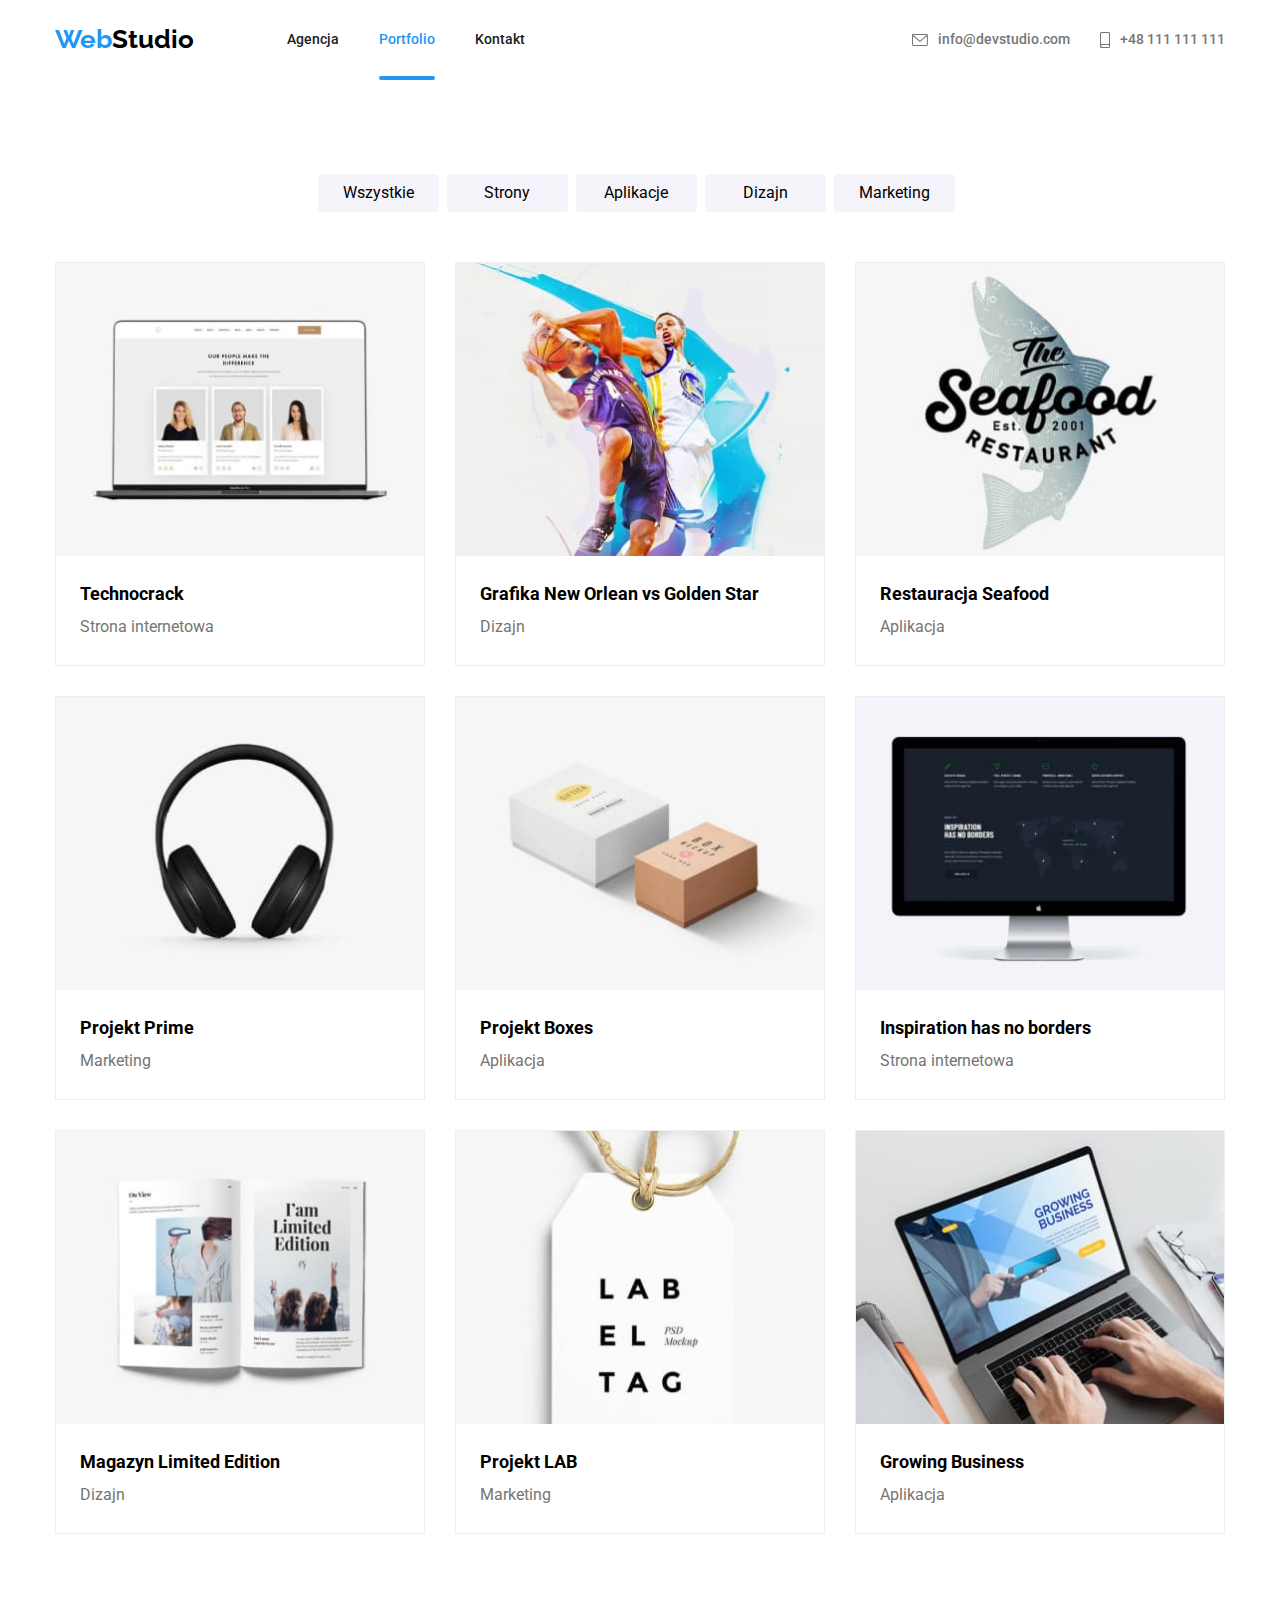
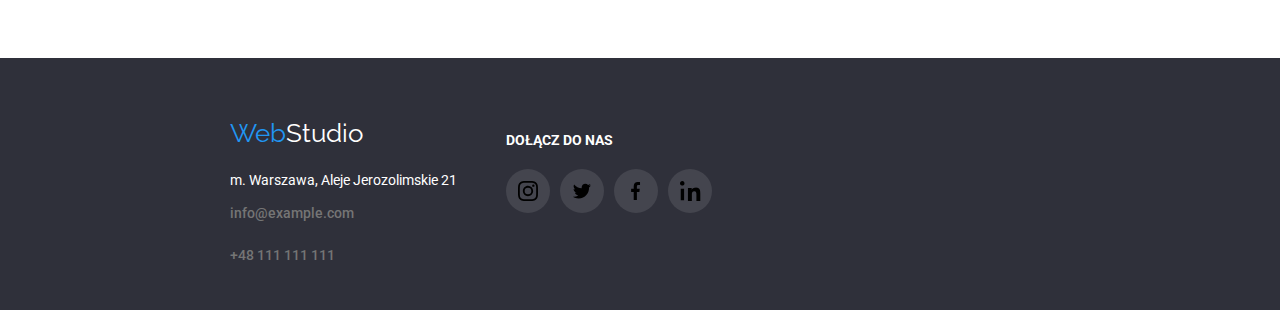
==== portfolio.html @ b2de23bb "." ====
<!DOCTYPE html>
<html lang="en">
    <head>
        <meta charset="UTF-8" />
        <meta http-equiv="X-UA-Compatible" content="IE=edge" />
        <meta name="viewport" content="width=device-width, initial-scale=1.0" />
        <title>portfolio</title>

        <link
            rel="stylesheet"
            href="https://cdnjs.cloudflare.com/ajax/libs/modern-normalize/1.0.0/modern-normalize.min.css"
        />

        <link href="./css/styles.css" rel="stylesheet" />
        <style>
            @import url("https://fonts.googleapis.com/css2?family=Roboto:wght@400;500;700;900&display=swap");
        </style>
        <style>
            @import url("https://fonts.googleapis.com/css2?family=Raleway:wght@700&display=swap");
        </style>
    </head>
    <body class="body-portfolio">
        <header class="container header-portfolio">
            <a href="./index.html" class="main-logo"
                ><span class="logo-color">Web</span>Studio</a
            >

            <nav style="margin-left: 93px">
                <ul class="navigation">
                    <li>
                        <a href="./index.html" class="link-navigation">
                            Agencja
                        </a>
                    </li>
                    <li>
                        <a
                            href="./portfolio.html"
                            class="link-navigation navigation-info"
                        >
                            Portfolio
                        </a>
                    </li>
                    <li>
                        <a href="#kontakt" class="link-navigation"> Kontakt </a>
                    </li>
                </ul>
            </nav>

            <section class="navigation-email-tel div-email-tel">
                <a href="mailto:info@devstudio.com" class="div-email-icon link">
                    <svg width="16" height="12" class="email-icon">
                        <use href="./images/icons.svg#icon-koperta"></use>
                    </svg>
                    <span>info@devstudio.com</span>
                </a>

                <a href="tel:48111111111" class="div-tel-icon link">
                    <svg width="10" height="16" class="tel-icon">
                        <use href="./images/icons.svg#icon-smartphone"></use>
                    </svg>
                    <span>+48 111 111 111</span>
                </a>
            </section>
        </header>

        <main class="section main-portfolio">
            <ul class="list-button">
                <li><button type="button" class="button">Wszystkie</button></li>
                <li><button type="button" class="button">Strony</button></li>
                <li><button type="button" class="button">Aplikacje</button></li>
                <li><button type="button" class="button">Dizajn</button></li>
                <li><button type="button" class="button">Marketing</button></li>
            </ul>

            <ul class="list-pictures">
                <li class="list-pictures-element">
                    <img
                        src="./images/portfolio1.jpg"
                        alt="laptop z wlaczona przegladarka"
                        width="370"
                        height="294"
                    />
                    <div class="animation">
                        <p>
                            Technoduck is a state-of-the-art coronavirus
                            distribution platform. Companies use this platform
                            for digital espionage and attacks on competitors'
                            secure servers.
                        </p>
                    </div>
                    <figcaption class="figcaption-portfolio">
                        Technocrack<br />
                        <span class="second-caption-pictures"
                            >Strona internetowa</span
                        >
                    </figcaption>
                </li>
                <li class="list-pictures-element">
                    <img
                        src="./images/portfolio2.jpg"
                        alt="zawodnicy NBA grajacy w koszykowke"
                        width="370"
                        height="294"
                    />
                    <div class="animation">
                        <p>
                            Technoduck is a state-of-the-art coronavirus
                            distribution platform. Companies use this platform
                            for digital espionage and attacks on competitors'
                            secure servers.
                        </p>
                    </div>
                    <figcaption class="figcaption-portfolio">
                        Grafika New Orlean vs Golden Star<br />
                        <span class="second-caption-pictures">Dizajn</span>
                    </figcaption>
                </li>
                <li class="list-pictures-element">
                    <img
                        src="./images/portfolio3.jpg"
                        alt="logo restauracji na tle z ryba"
                        width="370"
                        height="294"
                    />
                    <div class="animation">
                        <p>
                            Technoduck is a state-of-the-art coronavirus
                            distribution platform. Companies use this platform
                            for digital espionage and attacks on competitors'
                            secure servers.
                        </p>
                    </div>
                    <figcaption class="figcaption-portfolio">
                        Restauracja Seafood<br />
                        <span class="second-caption-pictures">Aplikacja</span>
                    </figcaption>
                </li>
                <li class="list-pictures-element">
                    <img
                        src="./images/portfolio4.jpg"
                        alt="sluchawki"
                        width="370"
                        height="294"
                    />
                    <div class="animation">
                        <p>
                            Technoduck is a state-of-the-art coronavirus
                            distribution platform. Companies use this platform
                            for digital espionage and attacks on competitors'
                            secure servers.
                        </p>
                    </div>
                    <figcaption class="figcaption-portfolio">
                        Projekt Prime<br />
                        <span class="second-caption-pictures">Marketing</span>
                    </figcaption>
                </li>
                <li class="list-pictures-element">
                    <img
                        src="./images/portfolio5.jpg"
                        alt="dwa pudelka obok siebie"
                        width="370"
                        height="294"
                    />
                    <div class="animation">
                        <p>
                            Technoduck is a state-of-the-art coronavirus
                            distribution platform. Companies use this platform
                            for digital espionage and attacks on competitors'
                            secure servers.
                        </p>
                    </div>
                    <figcaption class="figcaption-portfolio">
                        Projekt Boxes<br />
                        <span class="second-caption-pictures">Aplikacja</span>
                    </figcaption>
                </li>
                <li class="list-pictures-element">
                    <img
                        src="./images/portfolio6.jpg"
                        alt="monitor ktory wyswietla rozne informacje"
                        width="370"
                        height="294"
                    />
                    <div class="animation">
                        <p>
                            Technoduck is a state-of-the-art coronavirus
                            distribution platform. Companies use this platform
                            for digital espionage and attacks on competitors'
                            secure servers.
                        </p>
                    </div>
                    <figcaption class="figcaption-portfolio">
                        Inspiration has no borders<br />
                        <span class="second-caption-pictures"
                            >Strona internetowa</span
                        >
                    </figcaption>
                </li>
                <li class="list-pictures-element">
                    <img
                        src="./images/portfolio7.jpg"
                        alt="otwarta ksiazka"
                        width="370"
                        height="294"
                    />
                    <div class="animation">
                        <p>
                            Technoduck is a state-of-the-art coronavirus
                            distribution platform. Companies use this platform
                            for digital espionage and attacks on competitors'
                            secure servers.
                        </p>
                    </div>
                    <figcaption class="figcaption-portfolio">
                        Magazyn Limited Edition<br />
                        <span class="second-caption-pictures">Dizajn</span>
                    </figcaption>
                </li>
                <li class="list-pictures-element">
                    <img
                        src="./images/portfolio8.jpg"
                        alt="etykieta"
                        width="370"
                        height="294"
                    />
                    <div class="animation">
                        <p>
                            Technoduck is a state-of-the-art coronavirus
                            distribution platform. Companies use this platform
                            for digital espionage and attacks on competitors'
                            secure servers.
                        </p>
                    </div>
                    <figcaption class="figcaption-portfolio">
                        Projekt LAB<br />
                        <span class="second-caption-pictures">Marketing</span>
                    </figcaption>
                </li>
                <li class="list-pictures-element">
                    <img
                        src="./images/portfolio9.jpg"
                        alt="otwarty laptop a na nim piszace rece"
                        width="370"
                        height="294"
                    />
                    <div class="animation">
                        <p>
                            Technoduck is a state-of-the-art coronavirus
                            distribution platform. Companies use this platform
                            for digital espionage and attacks on competitors'
                            secure servers.
                        </p>
                    </div>
                    <figcaption class="figcaption-portfolio">
                        Growing Business<br />
                        <span class="second-caption-pictures">Aplikacja</span>
                    </figcaption>
                </li>
            </ul>
        </main>

        <footer>
            <div class="container">
                <div class="div-logo-bottom-and-information-bottom">
                    <div class="div-logo-bottom">
                        <a href="" id="kontakt" class="main-logo-header"
                            ><span class="logo-color">Web</span>Studio</a
                        >
                    </div>
                    <div class="information-bottom">
                        <address>
                            m. Warszawa, Aleje Jerozolimskie 21<br />
                        </address>
                        <a
                            href="mailto:info@example.com"
                            class="link link-bottom"
                            >info@example.com</a
                        ><br />
                        <a href="tel:48111111111" class="link"
                            >+48 111 111 111</a
                        >
                    </div>
                </div>
            </div>

            <section class="icon-bottom-and-text">
                <div class="container">
                    <section class="text-bottom">
                        <p>Dołącz do nas</p>
                    </section>

                    <ul class="icon-bottom">
                        <li class="icon-social-media-instagram-bottom">
                            <svg width="20" height="20" class="icon">
                                <use
                                    href="./images/icons.svg#icon-instagram"
                                ></use>
                            </svg>
                        </li>
                        <li class="icon-social-media-twitter-bottom">
                            <svg width="20" height="16.25" class="icon">
                                <use
                                    href="./images/icons.svg#icon-twitter"
                                ></use>
                            </svg>
                        </li>
                        <li class="icon-social-media-facebook-bottom">
                            <svg width="10" height="20" class="icon">
                                <use
                                    href="./images/icons.svg#icon-facebook"
                                ></use>
                            </svg>
                        </li>
                        <li class="icon-social-media-interia-bottom">
                            <svg class="icon">
                                <use
                                    width="4.8"
                                    height="4.83"
                                    x="12"
                                    y="12"
                                    href="./images/icons.svg#icon-interia-kropka-nad-i"
                                ></use>
                                <use
                                    width="4.15"
                                    height="13.35"
                                    x="12.33"
                                    y="18.65"
                                    href="./images/icons.svg#icon-interia-kreska-od-i"
                                ></use>
                                <use
                                    width="12.93"
                                    height="13.69"
                                    x="19.7"
                                    y="18.31"
                                    href="./images/icons.svg#icon-interia-n"
                                ></use>
                            </svg>
                        </li>
                    </ul>
                </div>
            </section>
        </footer>
    </body>
</html>
---- css/styles.css ----
* {
    margin: 0;
    padding: 0;
    box-sizing: border-box;
}

:root {
    --main-text-color: #212121;
    --secondary-text-color: #ffffff;
    --ouwer-text-color: #757575;
    --acent-color: #2196f3;
    --contener-color: #eeeeee;
    --logo-color-text: #000000;
    --buttons-port-color: #f5f4fa;
    --footer-text-color: rgba(255, 255, 255, 0.6);
    --backgrokund-footer-color: #2f303a;
    --background-section: #e5e5e5;
    --line-color: #ececec;
    --background-color: #ffffff;
    --icon-color: #afb1b8;

    --main-font: Roboto, sans-serif;
}

h1,
h2,
h3,
h4,
h5,
h6,
p {
    margin: 0;
}

img {
    display: block;
    max-width: 100%;
    height: auto;
}

ul,
ol {
    list-style: none;
    padding-left: 0;
    margin: 0;
}

a {
    text-decoration: none;
}

button {
    display: block;
    cursor: pointer;
    border: none;
    border-radius: 4px;
}

.button:hover {
    background-color: #2196f3;
    color: white;
    box-shadow: 0px 3px 1px rgba(0, 0, 0, 0.1), 0px 1px 2px rgba(0, 0, 0, 0.08),
        0px 2px 2px rgba(0, 0, 0, 0.12);
}

.button {
    color: black;
    background-color: #f5f4fa;
    border: 1px;
    font-size: 16px;
    text-align: center;
    line-height: 1.6;
    cursor: pointer;
    border-radius: 4px;
    margin-right: 8px;
    font-family: "Roboto";
    height: 38px;
    width: 121px;
}

.button:focus {
    background-color: #2196f3;
}

.link:hover {
    color: #2196f3;
}

.information-bottom {
    display: flex;
    flex-direction: column;
    width: 246px;
    height: 81px;
    margin-left: 215px;
    margin-top: 20px;
}

.link {
    text-decoration: none;
    font-family: "Roboto", sans-serif;
    font-weight: 500;
    font-size: 14px;
    line-height: 1.71;
    color: #757575;
    display: flex;
    align-items: center;
    transition: color 250ms cubic-bezier(0.4, 0, 0.2, 1);
}

.link-portfolio-bottom {
    text-decoration: none;
    font-size: 14px;
    line-height: 1.15;
    font-weight: 500;
    font-family: "Roboto";
    margin-left: 215px;
    color: #757575;
    margin-top: 9px;
}

.link-portfolio-bottom:hover {
    color: #2196f3;
}

.link-portfolio-bottom:focus {
    background-color: #2196f3;
}

.list-button {
    list-style: none;
    display: flex;
    justify-content: center;
    margin-bottom: 50px;
}

.body-portfolio {
    background-color: white;
    font-family: "Roboto", sans-serif;
    background-color: white;
}

.main-portfolio {
    width: 1170px;
    background-color: white;
    margin: 0 auto;
}

.section {
    padding-bottom: 94px;
    padding-top: 94px;
}

.header-portfolio {
    display: flex;
    align-items: center;
}

.navigation {
    display: flex;
    gap: 40px;
}

.navigation-info:not(:last-child) {
    margin-right: 43px;
}

.navigation-email-tel {
    margin-left: auto;
    display: flex;
}

.container {
    width: 1200px;
    margin: 0 auto;
    padding: 0 15px;
}

.main-logo-header {
    text-decoration: none;
    font-weight: 700px;
    font-size: 26px;
    color: #ffffff;
    line-height: 1.19;
    font-family: "Raleway", sans-serif;
}

.main-logo-header:hover {
    color: #2196f3;
}

.main-logo-header:focus {
    color: #2196f3;
}

.main-logo {
    font-size: 26px;
    line-height: 1.2;
    text-decoration: none;
    color: black;
    font-weight: 700;
    font-family: "Raleway";
    margin-top: 24px;
    margin-bottom: 25px;
    transition: color 250ms cubic-bezier(0.4, 0, 0.2, 1);
}

.main-logo:hover {
    color: #2196f3;
}

.main-logo:focus {
    color: #2196f3;
}

figcaption {
    font-size: 18px;
    color: black;
    line-height: 2;
    font-weight: 700;
    font-family: "Roboto";
}

.second-caption-pictures {
    font-size: 16px;
    color: #757575;
    line-height: 1.9;
    font-weight: 400;
    font-family: "Roboto";
}

.list-pictures {
    list-style: none;
    display: flex;
    flex-wrap: wrap;
    justify-content: space-between;
    padding: 0px;
}

footer {
    background-color: #2f303a;
    width: 100%;
    height: 252px;
    display: flex;
    flex-direction: row;
    padding-left: 0;
    padding-right: 0;
}

address {
    margin-bottom: 9px;
    color: #ffffff;
    font-family: "Roboto", sans-serif;
    font-weight: 400;
    font-size: 14px;
    line-height: 1.71;
    font-style: normal;
}

.email-tel-bottom {
    /* margin-left: 215px; */
    line-height: 1.7;
}

.logo-color {
    color: #2196f3;
}

.list-pictures-element {
    border: 1px solid #eeeeee;
    background-color: white;
    padding-right: 0px;
    padding-left: 0px;
    width: 370px;
    height: 404px;
    margin-bottom: 30px;
    position: relative;
    overflow: hidden;
}

.list-pictures-element:hover {
    box-shadow: 0px 1px 1px rgba(0, 0, 0, 0.12), 0px 4px 4px rgba(0, 0, 0, 0.06),
        1px 4px 6px rgba(0, 0, 0, 0.16);
}

.figcaption-portfolio {
    display: flex;
    flex-direction: column;
    margin-top: 20px;
    margin-left: 24px;
}

.div-email-icon {
    margin-right: 30px;
    fill: currentColor;
}

.div-email-icon:hover {
    color: #2196f3;
}

.email-icon {
    margin-right: 10px;
    display: inline;
}

.div-tel-icon {
    fill: currentColor;
    display: inline-flex;
    align-items: center;
}

.div-tel-icon:hover {
    fill: #2196f3;
    color: #2196f3;
}

.tel-icon {
    margin-right: 10px;
}

.satellite {
    width: 270px;
    height: 120px;
    background-color: #f5f4fa;
    display: flex;
    justify-content: center;
    align-items: center;
}

.clock {
    width: 270px;
    height: 120px;
    background-color: #f5f4fa;
    display: flex;
    justify-content: center;
    align-items: center;
}

.computer {
    width: 270px;
    height: 120px;
    background-color: #f5f4fa;
    display: flex;
    justify-content: center;
    align-items: center;
}

.astronaut {
    width: 270px;
    height: 120px;
    background-color: #f5f4fa;
    display: flex;
    justify-content: center;
    align-items: center;
}

.nasi-klienci {
    padding: 94px 0;
}

.bloki-nasi-klienci {
    display: flex;
    justify-content: center;
    align-items: center;
    margin-top: 50px;
    margin-bottom: 94px;
}

.nasi-klienci-logo-1 {
    width: 170px;
    height: 92px;
    border: 1px solid #afb1b8;
    box-sizing: border-box;
    display: flex;
    justify-content: center;
    align-items: center;
    margin-right: 30px;
    border-radius: 4px;
}

.nasi-klienci-logo-2 {
    width: 170px;
    height: 92px;
    border: 1px solid #afb1b8;
    box-sizing: border-box;
    display: flex;
    justify-content: center;
    align-items: center;
    margin-right: 30px;
    border-radius: 4px;
}

.nasi-klienci-logo-3 {
    width: 170px;
    height: 92px;
    border: 1px solid #afb1b8;
    box-sizing: border-box;
    display: flex;
    justify-content: center;
    align-items: center;
    margin-right: 30px;
    border-radius: 4px;
}

.nasi-klienci-logo-4 {
    width: 170px;
    height: 92px;
    border: 1px solid #afb1b8;
    box-sizing: border-box;
    display: flex;
    justify-content: center;
    align-items: center;
    margin-right: 30px;
    border-radius: 4px;
}

.nasi-klienci-logo-5 {
    width: 170px;
    height: 92px;
    border: 1px solid #afb1b8;
    box-sizing: border-box;
    display: flex;
    justify-content: center;
    align-items: center;
    margin-right: 30px;
    border-radius: 4px;
}

.nasi-klienci-logo-6 {
    width: 170px;
    height: 92px;
    border: 1px solid #afb1b8;
    box-sizing: border-box;
    display: flex;
    justify-content: center;
    align-items: center;
    border-radius: 4px;
}

.nasi-klienci-logo-1:hover {
    border-color: #2196f3;
}

.nasi-klienci-logo-1-svg:hover {
    fill: #2196f3;
}

.nasi-klienci-logo-1-svg {
    fill: #afb1b8;
}

.nasi-klienci-logo-2-svg {
    fill: #afb1b8;
}

.nasi-klienci-logo-2:hover {
    border-color: #2196f3;
}

.nasi-klienci-logo-2-svg:hover {
    fill: #2196f3;
}

.nasi-klienci-logo-3:hover {
    border-color: #2196f3;
}

.nasi-klienci-logo-3-svg:hover {
    fill: #2196f3;
}

.nasi-klienci-logo-3-svg {
    fill: #afb1b8;
}

.nasi-klienci-logo-4:hover {
    border-color: #2196f3;
}

.nasi-klienci-logo-4-svg:hover {
    fill: #2196f3;
}

.nasi-klienci-logo-4-svg {
    fill: #afb1b8;
}

.nasi-klienci-logo-5:hover {
    border-color: #2196f3;
}

.nasi-klienci-logo-5-svg:hover {
    fill: #2196f3;
}

.nasi-klienci-logo-5-svg {
    fill: #afb1b8;
}

.nasi-klienci-logo-6:hover {
    border-color: #2196f3;
}

.nasi-klienci-logo-6-svg:hover {
    fill: #2196f3;
}

.nasi-klienci-logo-6-svg {
    fill: #afb1b8;
}

.icon-social-media {
    display: flex;
    justify-content: center;
    align-items: center;
    gap: 10px;
}

.icon-social-media-instagram {
    width: 44px;
    height: 44px;
    display: flex;
    justify-content: center;
    align-items: center;
    border-radius: 50px;
    color: #afb1b8;
    transition-property: color, background-color;
    transition-duration: 250ms;
}

.icon-social-media-instagram > svg {
    fill: #afb1b8;
}

.icon-social-media-interia > svg {
    fill: #afb1b8;
}

.icon-social-media-twitter > svg {
    fill: #afb1b8;
}

.icon-social-media-facebook > svg {
    fill: #afb1b8;
}

.icon-social-media-twitter {
    width: 44px;
    height: 44px;
    display: flex;
    justify-content: center;
    align-items: center;
    border-radius: 50px;
    color: #afb1b8;
    transition-property: color, background-color;
    transition-duration: 250ms;
}

.icon-social-media-facebook {
    width: 44px;
    height: 44px;
    display: flex;
    justify-content: center;
    align-items: center;
    border-radius: 50px;
    color: #afb1b8;
    transition-property: color, background-color;
    transition-duration: 250ms;
}

.icon-social-media-interia {
    width: 44px;
    height: 44px;
    border-radius: 50px;
    display: flex;
    justify-content: center;
    color: #afb1b8;
    transition-property: color, background-color;
    transition-duration: 250ms;
}

.icon-social-media-instagram:hover {
    background-color: #2196f3;
    color: var(--background-color);
}

.icon:hover {
    fill: #ffffff;
}

.icon-social-media-twitter:hover {
    background-color: #2196f3;
    color: var(--background-color);
}

.icon-social-media-facebook:hover {
    background-color: #2196f3;
    color: var(--background-color);
}

.icon-social-media-interia:hover {
    background-color: #2196f3;
    color: var(--background-color);
}

.div-2-bottom {
    background-color: purple;
    display: flex;
    justify-content: center;
    align-items: center;
}

.animation {
    position: absolute;
    width: 370px;
    height: 294px;
    top: 294px;
    background-color: rgba(33, 150, 243, 0.9);

    transition: transform 250ms cubic-bezier(0.4, 0, 0.2, 1);
    transform: translatey(100%);
}

.list-pictures-element:hover .animation {
    transform: translatey(-100%);
}

.animation > p {
    font-size: 18px;
    font-family: "Roboto";
    font-weight: 400;
    color: #ffffff;
    text-align: center;
    padding-top: 63px;
    padding-left: 24px;
    padding-right: 24px;
}

/* index.html */

.first-second-title {
    padding-bottom: 94px;
}

.navigation-info::after {
    content: "";
    position: absolute;

    bottom: 0;
    left: 0;
    width: 100%;
    height: 4px;
    border-radius: 2px;

    background-color: var(--acent-color);
}

.link-navigation {
    color: #212121;
    text-decoration: none;
    font-family: "Roboto", sans-serif;
    font-size: 14px;
    line-height: 1.14;
    font-weight: 500;
    transition: color 250ms cubic-bezier(0.4, 0, 0.2, 1);
    display: block;
    padding: 32px 0;
}

.navigation-info {
    color: var(--acent-color);
    position: relative;
}

.link-navigation:hover {
    color: #2196f3;
}

.main-title {
    font-weight: 900;
    font-size: 44px;
    line-height: 1.37;
    color: var(--background-color);
    text-align: center;
    width: 650px;
    margin: 0 auto;
    font-family: "Roboto", sans-serif;
}

.information {
    font-weight: 700;
    text-transform: uppercase;
    font-size: 14px;
    line-height: 1.15;
    font-family: "Roboto";
    color: #212121;
    margin-top: 30px;
}

.information-title {
    font-weight: 400;
    font-size: 14px;
    line-height: 1.5;
    font-family: "Roboto";
    color: #757575;
    margin-top: 10px;
}

.second-title {
    text-align: center;
    font-weight: 700;
    font-size: 36px;
    line-height: 1.17;
    font-family: "Roboto";
    margin-bottom: 50px;
}

body {
    font-family: "Roboto", sans-serif;
}

.main-logo-index {
    font-size: 26px;
    line-height: 1.2;
    text-decoration: none;
    color: black;
    font-weight: 700;
    font-family: "Raleway", sans-serif;
    margin-top: 24px;
    margin-bottom: 25px;
    margin-left: 215px;
}

.title {
    background-color: #2f303a;
    max-width: 1600px;
    height: 600px;
    margin: 0 auto;
    background-image: linear-gradient(
            rgba(47, 48, 58, 0.4),
            rgba(47, 48, 58, 0.4)
        ),
        url("../images/img.jpg");
    background-repeat: no-repeat;
    background-size: cover;
    padding: 200px 0;
}

.button-main-title {
    color: white;
    background-color: #2196f3;
    border: 1px;
    font-size: 16px;
    line-height: 1.6;
    cursor: pointer;
    border-radius: 4px;
    min-width: 200px;
    margin: 0 auto;
    margin-top: 40px;
    font-style: normal;
    font-weight: 700;
    font-family: "Roboto", sans-serif;
    padding: 12px 42px;
}

.button-main-title:focus {
    background-color: #2196f3;
}

/* .main-index {
    display: flex;
    flex-direction: column;
    padding-top: 0px;
    padding-bottom: 0px;
} */

.information-div {
    padding: 94px 0;
}

.information-div-title:not(:last-child) {
    margin-right: 30px;
}

.list-second-title-picture {
    display: flex;
    list-style: none;
    justify-content: center;
    margin-top: 50px;
}

.list-element-second-title-picture:not(:last-child) {
    margin-right: 30px;
}

.two-second-title {
    background-color: #f5f4fa;
    padding: 94px 0;
}

.list-two-second-title {
    display: flex;
    gap: 30px;
}

.element-list-two-second-title {
    background-color: var(--background-color);
    width: 270px;
    box-shadow: 0px 1px 3px rgba(0, 0, 0, 0.12), 0px 1px 1px rgba(0, 0, 0, 0.14),
        0px 2px 1px rgba(0, 0, 0, 0.2);
    border-radius: 0px 0px 4px 4px;
}

.figcaption-index {
    flex-direction: column;
    align-items: center;
    padding: 30px 0;
    text-align: center;
}

.icon-bottom-and-text {
    display: flex;
    flex-direction: column;
    padding-top: 75px;
    padding-right: 94px;
}

.text-bottom {
    font-family: "Roboto", sans-serif;
    font-weight: 700;
    font-size: 14px;
    line-height: 1.14;
    color: #ffffff;
    margin-bottom: 20px;
    text-transform: uppercase;
}

.icon-bottom {
    display: flex;
    flex-direction: row;
}

.icon-social-media-instagram-bottom {
    width: 44px;
    height: 44px;
    background-color: #ffffff1a;
    display: flex;
    justify-content: center;
    align-items: center;
    border-radius: 50px;
    margin-right: 10px;
}

.icon-social-media-instagram-bottom:hover {
    fill: #ffffff;
    background-color: #2196f3;
}

.icon {
    fill: currentColor;
}

.icon-social-media-twitter-bottom {
    width: 44px;
    height: 44px;
    background-color: #ffffff1a;
    display: flex;
    justify-content: center;
    align-items: center;
    border-radius: 50px;
    margin-right: 10px;
}

.icon-social-media-twitter-bottom:hover {
    background-color: #2196f3;
}

.icon-social-media-facebook-bottom {
    width: 44px;
    height: 44px;
    background-color: #ffffff1a;
    display: flex;
    justify-content: center;
    align-items: center;
    border-radius: 50px;
    margin-right: 10px;
}

.icon-social-media-facebook-bottom:hover {
    background-color: #2196f3;
}

.icon-social-media-interia-bottom {
    width: 44px;
    height: 44px;
    background-color: #ffffff1a;
    border-radius: 50px;
    display: flex;
    justify-content: center;
}

.icon-social-media-interia-bottom:hover {
    background-color: #2196f3;
}

.div-logo-bottom {
    margin-left: 215px;
    margin-top: 60px;
}

.div-logo-bottom-and-information-bottom {
    display: flex;
    flex-direction: column;
}

.information-bottom {
    display: flex;
    flex-direction: column;
    width: 246px;
    height: 81px;
    margin-left: 215px;
    margin-top: 20px;
}

.label-second-title {
    position: absolute;
    background: rgba(47, 48, 58, 0.8);
    bottom: 0;
    width: 370px;
    height: 70px;
    color: #ffffff;
    font-family: "Roboto";
    font-weight: 700;
    font-size: 14px;
    text-transform: uppercase;
    display: flex;
    align-items: center;
    justify-content: center;
}

.list-element-second-title-picture {
    position: relative;
}

.modal {
    top: 50%;
    left: 50%;
    width: 528px;
    height: 581px;
    background-color: #ffffff;
    position: absolute;
    transition-property: visibility, opacity, transform;
    transition: cubic-bezier(0.4, 0, 0.2, 1) 250ms;
    transform: translateX(-50%) translateY(-50%) scale(1);
    border-radius: 4px;
    box-shadow: 0px 1px 3px rgba(0, 0, 0, 0.12), 0px 1px 1px rgba(0, 0, 0, 0.14),
        0px 2px 1px rgba(0, 0, 0, 0.2);
}

.is-hidden {
    pointer-events: none;
    visibility: hidden;
    opacity: 0;
}

.backdrop {
    position: fixed;
    top: 0;
    left: 0;
    width: 100%;
    height: 100%;
    transition-property: opacity, visibility;
    transition: cubic-bezier(0.4, 0, 0.2, 1) 250ms;
    background-color: rgba(0, 0, 0, 0.2);
}

.button-exit {
    width: 30px;
    height: 30px;
    position: absolute;
    top: 8px;
    right: 8px;
    border-radius: 50px;
    border: 1px solid rgba(0, 0, 0, 0.1);
    background-color: #ffffff;
}
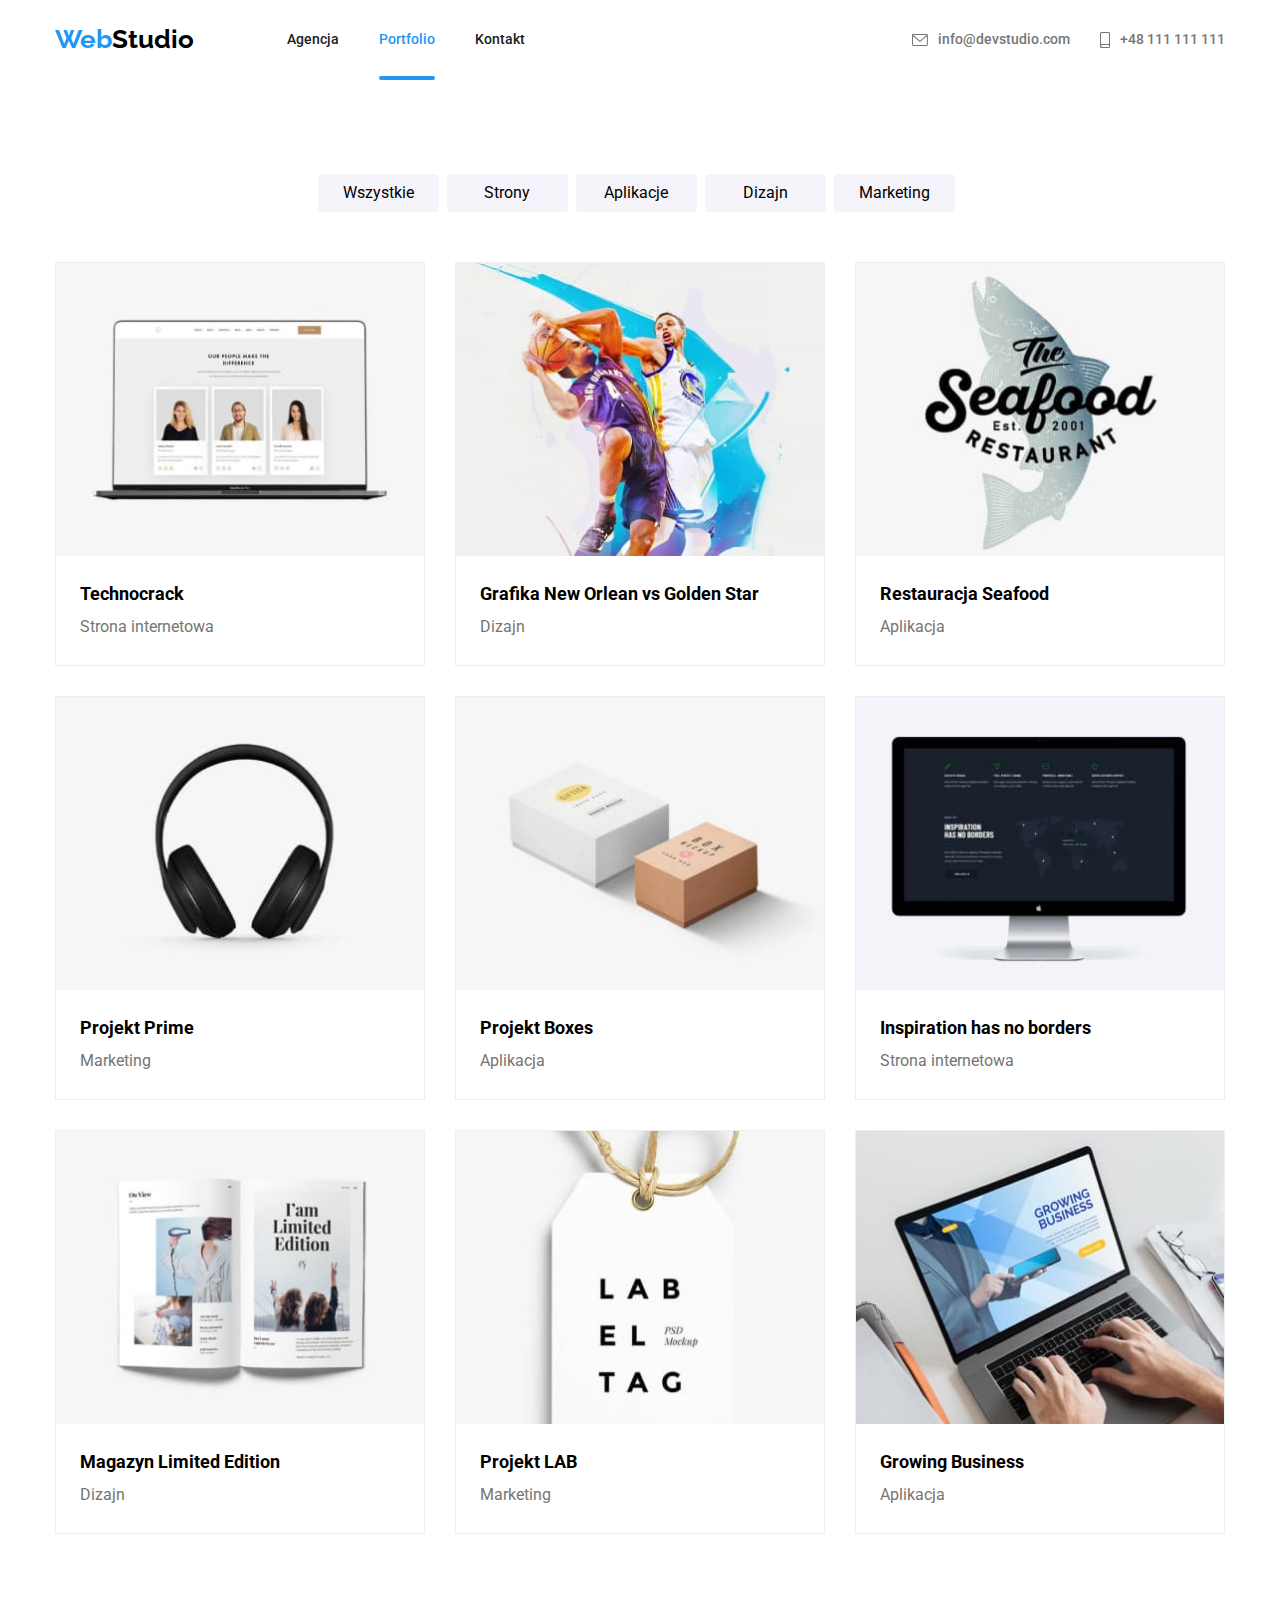
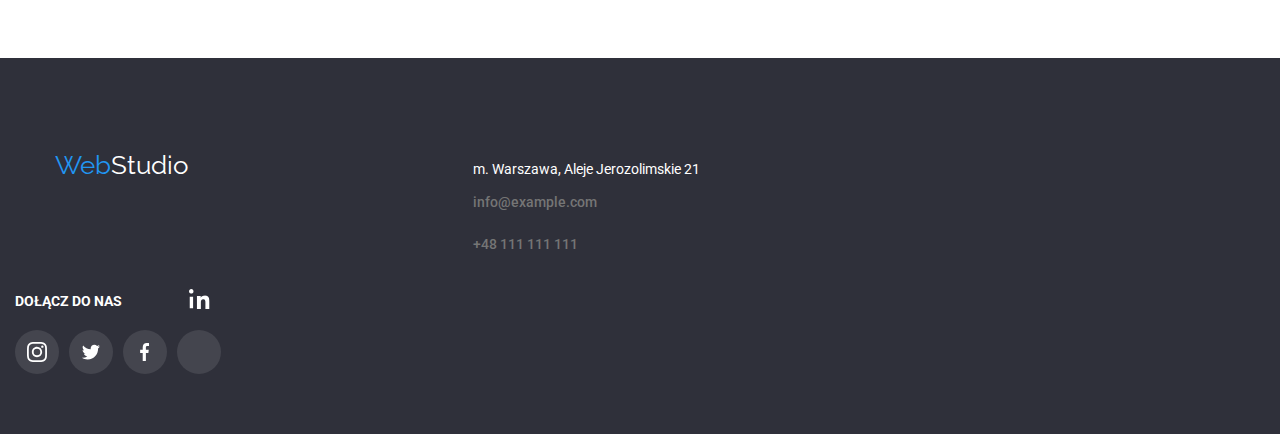
==== commit 6f854018: "." ====
--- a/portfolio.html
+++ b/portfolio.html
@@ -20,47 +20,56 @@
         </style>
     </head>
     <body class="body-portfolio">
-        <header class="container header-portfolio">
-            <a href="./index.html" class="main-logo"
-                ><span class="logo-color">Web</span>Studio</a
-            >
-
-            <nav style="margin-left: 93px">
-                <ul class="navigation">
-                    <li>
-                        <a href="./index.html" class="link-navigation">
-                            Agencja
-                        </a>
-                    </li>
-                    <li>
-                        <a
-                            href="./portfolio.html"
-                            class="link-navigation navigation-info"
-                        >
-                            Portfolio
-                        </a>
-                    </li>
-                    <li>
-                        <a href="#kontakt" class="link-navigation"> Kontakt </a>
-                    </li>
-                </ul>
-            </nav>
-
-            <section class="navigation-email-tel div-email-tel">
-                <a href="mailto:info@devstudio.com" class="div-email-icon link">
-                    <svg width="16" height="12" class="email-icon">
-                        <use href="./images/icons.svg#icon-koperta"></use>
-                    </svg>
-                    <span>info@devstudio.com</span>
-                </a>
-
-                <a href="tel:48111111111" class="div-tel-icon link">
-                    <svg width="10" height="16" class="tel-icon">
-                        <use href="./images/icons.svg#icon-smartphone"></use>
-                    </svg>
-                    <span>+48 111 111 111</span>
-                </a>
-            </section>
+        <header>
+            <div class="container header-portfolio">
+                <a href="./index.html" class="main-logo"
+                    ><span class="logo-color">Web</span>Studio</a
+                >
+
+                <nav style="margin-left: 93px">
+                    <ul class="navigation">
+                        <li>
+                            <a href="./index.html" class="link-navigation">
+                                Agencja
+                            </a>
+                        </li>
+                        <li>
+                            <a
+                                href="./portfolio.html"
+                                class="link-navigation navigation-info"
+                            >
+                                Portfolio
+                            </a>
+                        </li>
+                        <li>
+                            <a href="#kontakt" class="link-navigation">
+                                Kontakt
+                            </a>
+                        </li>
+                    </ul>
+                </nav>
+
+                <div class="navigation-email-tel div-email-tel">
+                    <a
+                        href="mailto:info@devstudio.com"
+                        class="div-email-icon link"
+                    >
+                        <svg width="16" height="12" class="email-icon">
+                            <use href="./images/icons.svg#icon-koperta"></use>
+                        </svg>
+                        info@devstudio.com
+                    </a>
+
+                    <a href="tel:48111111111" class="div-tel-icon link">
+                        <svg width="10" height="16" class="tel-icon">
+                            <use
+                                href="./images/icons.svg#icon-smartphone"
+                            ></use>
+                        </svg>
+                        +48 111 111 111
+                    </a>
+                </div>
+            </div>
         </header>
 
         <main class="section main-portfolio">
--- a/css/styles.css
+++ b/css/styles.css
@@ -226,6 +226,7 @@
     line-height: 1.9;
     font-weight: 400;
     font-family: "Roboto";
+    margin-bottom: 16px;
 }
 
 .list-pictures {
@@ -238,15 +239,11 @@
 
 footer {
     background-color: #2f303a;
-    width: 100%;
-    height: 252px;
-    display: flex;
-    flex-direction: row;
-    padding-left: 0;
-    padding-right: 0;
+    padding: 60px 0;
 }
 
 address {
+    margin-top: 20px;
     margin-bottom: 9px;
     color: #ffffff;
     font-family: "Roboto", sans-serif;
@@ -360,153 +357,35 @@
 
 .bloki-nasi-klienci {
     display: flex;
-    justify-content: center;
-    align-items: center;
-    margin-top: 50px;
-    margin-bottom: 94px;
-}
-
-.nasi-klienci-logo-1 {
+    gap: 30px;
+}
+
+.nasi-klienci-logo {
     width: 170px;
     height: 92px;
-    border: 1px solid #afb1b8;
-    box-sizing: border-box;
-    display: flex;
-    justify-content: center;
-    align-items: center;
-    margin-right: 30px;
+    border: 1px solid currentColor;
+    color: #afb1b8;
+    display: flex;
+    justify-content: center;
+    align-items: center;
     border-radius: 4px;
-}
-
-.nasi-klienci-logo-2 {
-    width: 170px;
-    height: 92px;
-    border: 1px solid #afb1b8;
-    box-sizing: border-box;
-    display: flex;
-    justify-content: center;
-    align-items: center;
-    margin-right: 30px;
-    border-radius: 4px;
-}
-
-.nasi-klienci-logo-3 {
-    width: 170px;
-    height: 92px;
-    border: 1px solid #afb1b8;
-    box-sizing: border-box;
-    display: flex;
-    justify-content: center;
-    align-items: center;
-    margin-right: 30px;
-    border-radius: 4px;
-}
-
-.nasi-klienci-logo-4 {
-    width: 170px;
-    height: 92px;
-    border: 1px solid #afb1b8;
-    box-sizing: border-box;
-    display: flex;
-    justify-content: center;
-    align-items: center;
-    margin-right: 30px;
-    border-radius: 4px;
-}
-
-.nasi-klienci-logo-5 {
-    width: 170px;
-    height: 92px;
-    border: 1px solid #afb1b8;
-    box-sizing: border-box;
-    display: flex;
-    justify-content: center;
-    align-items: center;
-    margin-right: 30px;
-    border-radius: 4px;
-}
-
-.nasi-klienci-logo-6 {
-    width: 170px;
-    height: 92px;
-    border: 1px solid #afb1b8;
-    box-sizing: border-box;
-    display: flex;
-    justify-content: center;
-    align-items: center;
-    border-radius: 4px;
-}
-
-.nasi-klienci-logo-1:hover {
-    border-color: #2196f3;
+    transition: color 250ms cubic-bezier(0.4, 0, 0.2, 1);
+}
+
+.nasi-klienci-logo:hover {
+    color: #2196f3;
 }
 
 .nasi-klienci-logo-1-svg:hover {
     fill: #2196f3;
 }
 
-.nasi-klienci-logo-1-svg {
+.nasi-klienci-logo-svg {
     fill: #afb1b8;
 }
 
-.nasi-klienci-logo-2-svg {
-    fill: #afb1b8;
-}
-
-.nasi-klienci-logo-2:hover {
-    border-color: #2196f3;
-}
-
-.nasi-klienci-logo-2-svg:hover {
-    fill: #2196f3;
-}
-
-.nasi-klienci-logo-3:hover {
-    border-color: #2196f3;
-}
-
-.nasi-klienci-logo-3-svg:hover {
-    fill: #2196f3;
-}
-
-.nasi-klienci-logo-3-svg {
-    fill: #afb1b8;
-}
-
-.nasi-klienci-logo-4:hover {
-    border-color: #2196f3;
-}
-
-.nasi-klienci-logo-4-svg:hover {
-    fill: #2196f3;
-}
-
-.nasi-klienci-logo-4-svg {
-    fill: #afb1b8;
-}
-
-.nasi-klienci-logo-5:hover {
-    border-color: #2196f3;
-}
-
-.nasi-klienci-logo-5-svg:hover {
-    fill: #2196f3;
-}
-
-.nasi-klienci-logo-5-svg {
-    fill: #afb1b8;
-}
-
-.nasi-klienci-logo-6:hover {
-    border-color: #2196f3;
-}
-
-.nasi-klienci-logo-6-svg:hover {
-    fill: #2196f3;
-}
-
-.nasi-klienci-logo-6-svg {
-    fill: #afb1b8;
+.nasi-klienci-logo-svg {
+    fill: currentColor;
 }
 
 .icon-social-media {
@@ -526,22 +405,7 @@
     color: #afb1b8;
     transition-property: color, background-color;
     transition-duration: 250ms;
-}
-
-.icon-social-media-instagram > svg {
-    fill: #afb1b8;
-}
-
-.icon-social-media-interia > svg {
-    fill: #afb1b8;
-}
-
-.icon-social-media-twitter > svg {
-    fill: #afb1b8;
-}
-
-.icon-social-media-facebook > svg {
-    fill: #afb1b8;
+    transition-timing-function: cubic-bezier(0.4, 0, 0.2, 1);
 }
 
 .icon-social-media-twitter {
@@ -554,6 +418,7 @@
     color: #afb1b8;
     transition-property: color, background-color;
     transition-duration: 250ms;
+    transition-timing-function: cubic-bezier(0.4, 0, 0.2, 1);
 }
 
 .icon-social-media-facebook {
@@ -566,6 +431,7 @@
     color: #afb1b8;
     transition-property: color, background-color;
     transition-duration: 250ms;
+    transition-timing-function: cubic-bezier(0.4, 0, 0.2, 1);
 }
 
 .icon-social-media-interia {
@@ -577,6 +443,7 @@
     color: #afb1b8;
     transition-property: color, background-color;
     transition-duration: 250ms;
+    transition-timing-function: cubic-bezier(0.4, 0, 0.2, 1);
 }
 
 .icon-social-media-instagram:hover {
@@ -811,6 +678,15 @@
     border-radius: 0px 0px 4px 4px;
 }
 
+.figcaption-index > span {
+    font-weight: 500;
+    font-size: 16px;
+    line-height: 1.9;
+    letter-spacing: 0.03em;
+    color: var(--main-text-color);
+    margin-bottom: 10px;
+}
+
 .figcaption-index {
     flex-direction: column;
     align-items: center;
@@ -837,22 +713,24 @@
 
 .icon-bottom {
     display: flex;
-    flex-direction: row;
+    gap: 10px;
 }
 
 .icon-social-media-instagram-bottom {
     width: 44px;
     height: 44px;
-    background-color: #ffffff1a;
     display: flex;
     justify-content: center;
     align-items: center;
     border-radius: 50px;
-    margin-right: 10px;
+    color: #ffffff;
+    background: rgba(255, 255, 255, 0.1);
+    transition-property: color, background-color;
+    transition-duration: 250ms;
+    transition-timing-function: bezier(0.4, 0, 0.2, 1);
 }
 
 .icon-social-media-instagram-bottom:hover {
-    fill: #ffffff;
     background-color: #2196f3;
 }
 
@@ -863,12 +741,15 @@
 .icon-social-media-twitter-bottom {
     width: 44px;
     height: 44px;
-    background-color: #ffffff1a;
     display: flex;
     justify-content: center;
     align-items: center;
     border-radius: 50px;
-    margin-right: 10px;
+    color: #ffffff;
+    background: rgba(255, 255, 255, 0.1);
+    transition-property: color, background-color;
+    transition-duration: 250ms;
+    transition-timing-function: bezier(0.4, 0, 0.2, 1);
 }
 
 .icon-social-media-twitter-bottom:hover {
@@ -878,12 +759,15 @@
 .icon-social-media-facebook-bottom {
     width: 44px;
     height: 44px;
-    background-color: #ffffff1a;
     display: flex;
     justify-content: center;
     align-items: center;
     border-radius: 50px;
-    margin-right: 10px;
+    color: #ffffff;
+    background: rgba(255, 255, 255, 0.1);
+    transition-property: color, background-color;
+    transition-duration: 250ms;
+    transition-timing-function: bezier(0.4, 0, 0.2, 1);
 }
 
 .icon-social-media-facebook-bottom:hover {
@@ -893,10 +777,15 @@
 .icon-social-media-interia-bottom {
     width: 44px;
     height: 44px;
-    background-color: #ffffff1a;
+    display: flex;
+    justify-content: center;
+    align-items: center;
     border-radius: 50px;
-    display: flex;
-    justify-content: center;
+    color: #ffffff;
+    background: rgba(255, 255, 255, 0.1);
+    transition-property: color, background-color;
+    transition-duration: 250ms;
+    transition-timing-function: bezier(0.4, 0, 0.2, 1);
 }
 
 .icon-social-media-interia-bottom:hover {
@@ -904,13 +793,12 @@
 }
 
 .div-logo-bottom {
-    margin-left: 215px;
-    margin-top: 60px;
 }
 
 .div-logo-bottom-and-information-bottom {
     display: flex;
-    flex-direction: column;
+    align-items: baseline;
+    gap: 70px;
 }
 
 .information-bottom {
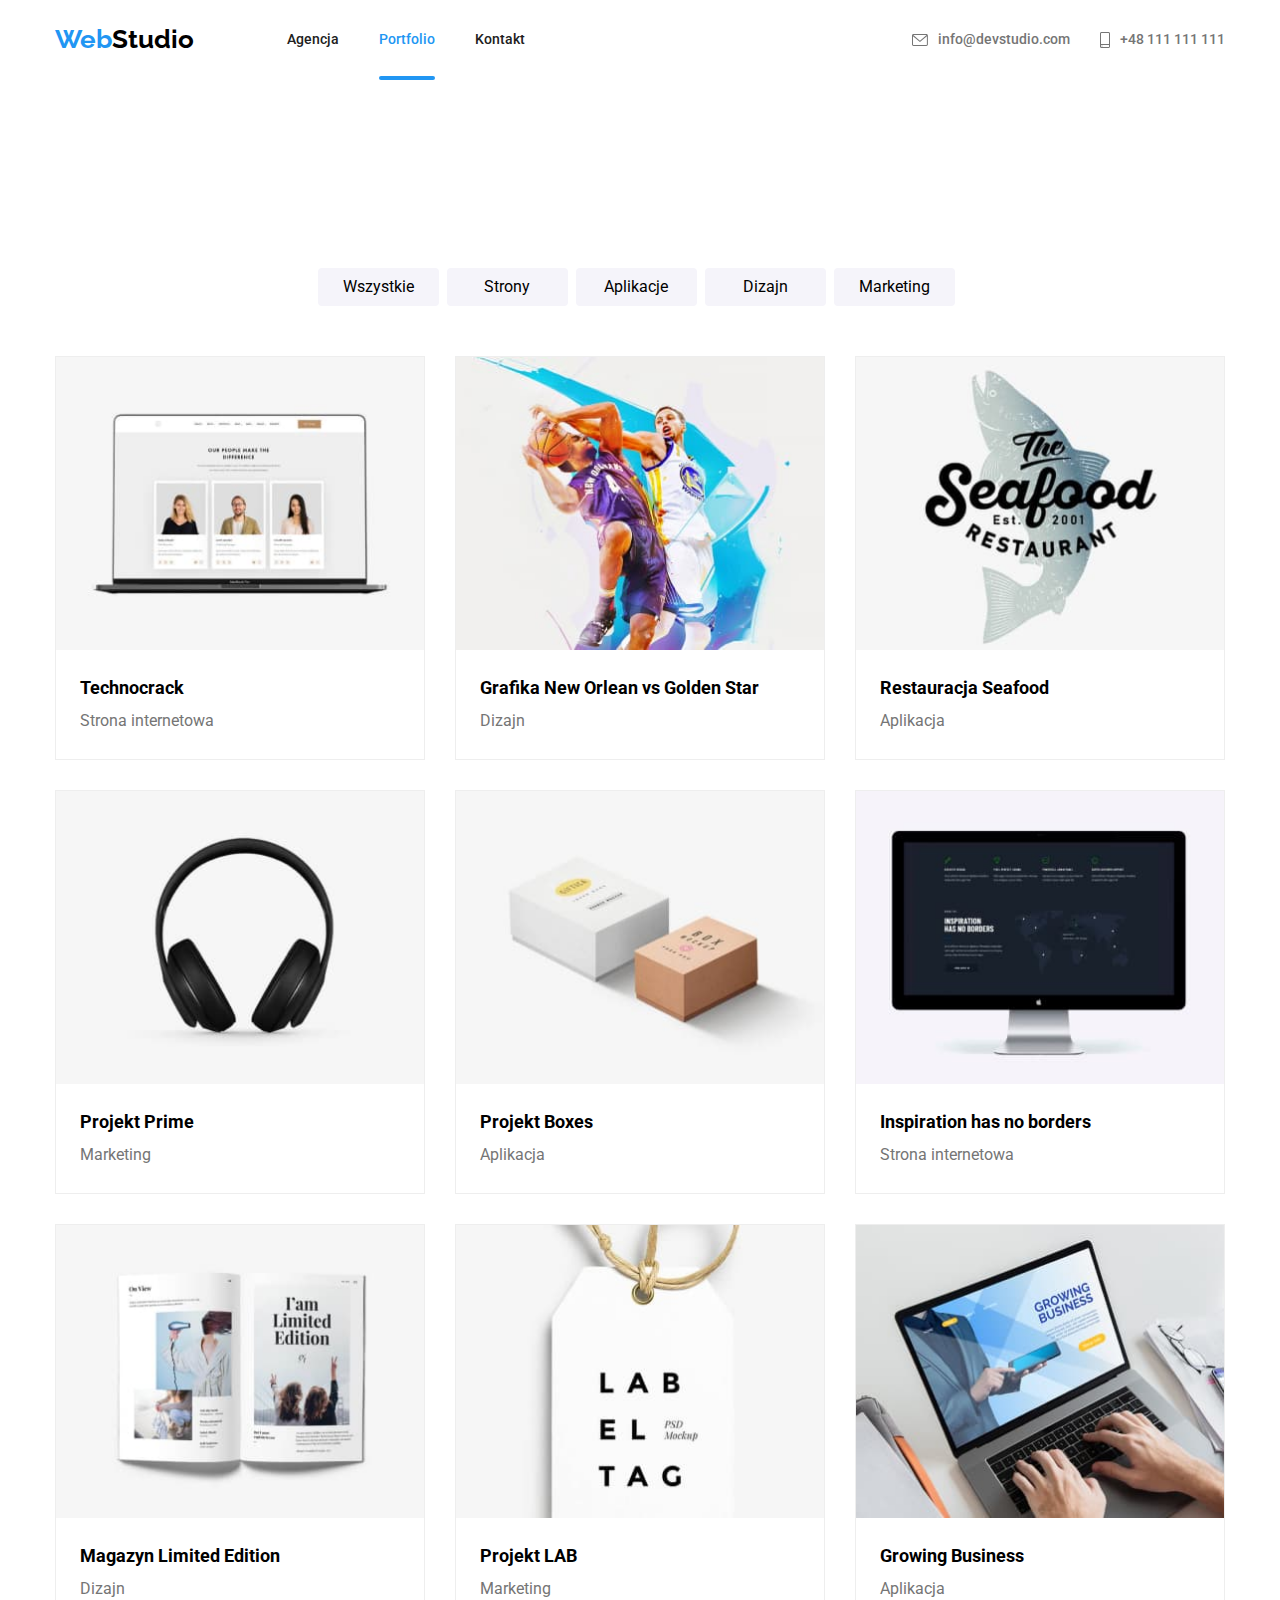
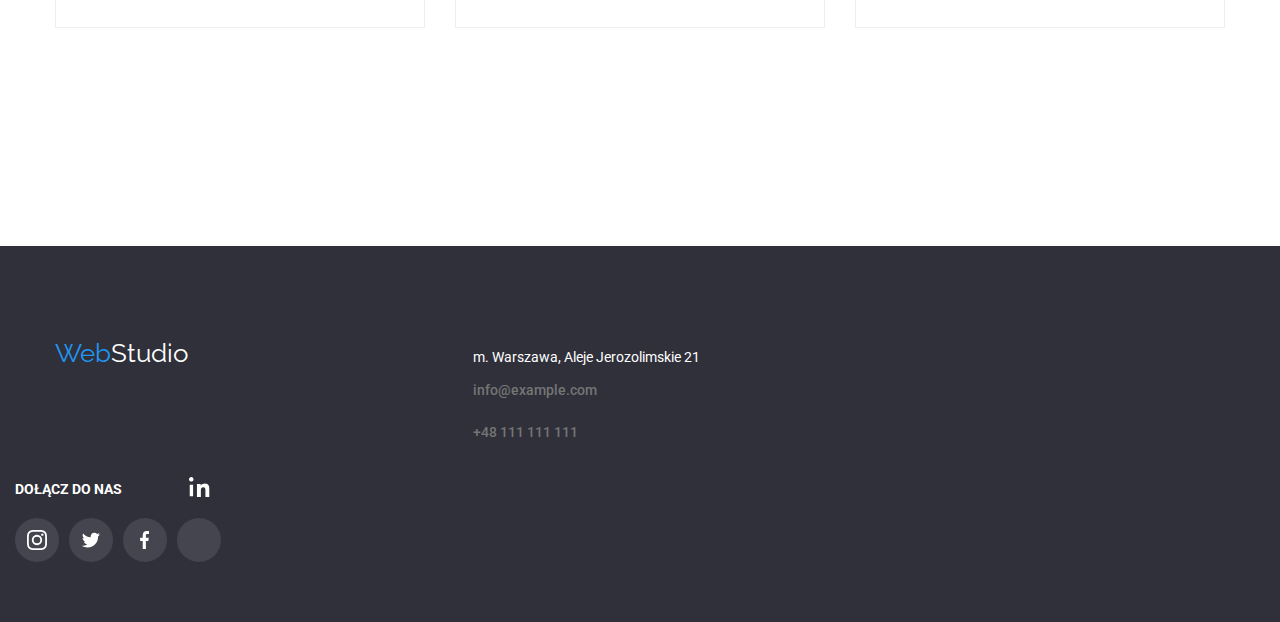
==== commit d115ff6f: "." ====
--- a/portfolio.html
+++ b/portfolio.html
@@ -72,201 +72,235 @@
             </div>
         </header>
 
-        <main class="section main-portfolio">
-            <ul class="list-button">
-                <li><button type="button" class="button">Wszystkie</button></li>
-                <li><button type="button" class="button">Strony</button></li>
-                <li><button type="button" class="button">Aplikacje</button></li>
-                <li><button type="button" class="button">Dizajn</button></li>
-                <li><button type="button" class="button">Marketing</button></li>
-            </ul>
-
-            <ul class="list-pictures">
-                <li class="list-pictures-element">
-                    <img
-                        src="./images/portfolio1.jpg"
-                        alt="laptop z wlaczona przegladarka"
-                        width="370"
-                        height="294"
-                    />
-                    <div class="animation">
-                        <p>
-                            Technoduck is a state-of-the-art coronavirus
-                            distribution platform. Companies use this platform
-                            for digital espionage and attacks on competitors'
-                            secure servers.
-                        </p>
-                    </div>
-                    <figcaption class="figcaption-portfolio">
-                        Technocrack<br />
-                        <span class="second-caption-pictures"
-                            >Strona internetowa</span
-                        >
-                    </figcaption>
-                </li>
-                <li class="list-pictures-element">
-                    <img
-                        src="./images/portfolio2.jpg"
-                        alt="zawodnicy NBA grajacy w koszykowke"
-                        width="370"
-                        height="294"
-                    />
-                    <div class="animation">
-                        <p>
-                            Technoduck is a state-of-the-art coronavirus
-                            distribution platform. Companies use this platform
-                            for digital espionage and attacks on competitors'
-                            secure servers.
-                        </p>
-                    </div>
-                    <figcaption class="figcaption-portfolio">
-                        Grafika New Orlean vs Golden Star<br />
-                        <span class="second-caption-pictures">Dizajn</span>
-                    </figcaption>
-                </li>
-                <li class="list-pictures-element">
-                    <img
-                        src="./images/portfolio3.jpg"
-                        alt="logo restauracji na tle z ryba"
-                        width="370"
-                        height="294"
-                    />
-                    <div class="animation">
-                        <p>
-                            Technoduck is a state-of-the-art coronavirus
-                            distribution platform. Companies use this platform
-                            for digital espionage and attacks on competitors'
-                            secure servers.
-                        </p>
-                    </div>
-                    <figcaption class="figcaption-portfolio">
-                        Restauracja Seafood<br />
-                        <span class="second-caption-pictures">Aplikacja</span>
-                    </figcaption>
-                </li>
-                <li class="list-pictures-element">
-                    <img
-                        src="./images/portfolio4.jpg"
-                        alt="sluchawki"
-                        width="370"
-                        height="294"
-                    />
-                    <div class="animation">
-                        <p>
-                            Technoduck is a state-of-the-art coronavirus
-                            distribution platform. Companies use this platform
-                            for digital espionage and attacks on competitors'
-                            secure servers.
-                        </p>
-                    </div>
-                    <figcaption class="figcaption-portfolio">
-                        Projekt Prime<br />
-                        <span class="second-caption-pictures">Marketing</span>
-                    </figcaption>
-                </li>
-                <li class="list-pictures-element">
-                    <img
-                        src="./images/portfolio5.jpg"
-                        alt="dwa pudelka obok siebie"
-                        width="370"
-                        height="294"
-                    />
-                    <div class="animation">
-                        <p>
-                            Technoduck is a state-of-the-art coronavirus
-                            distribution platform. Companies use this platform
-                            for digital espionage and attacks on competitors'
-                            secure servers.
-                        </p>
-                    </div>
-                    <figcaption class="figcaption-portfolio">
-                        Projekt Boxes<br />
-                        <span class="second-caption-pictures">Aplikacja</span>
-                    </figcaption>
-                </li>
-                <li class="list-pictures-element">
-                    <img
-                        src="./images/portfolio6.jpg"
-                        alt="monitor ktory wyswietla rozne informacje"
-                        width="370"
-                        height="294"
-                    />
-                    <div class="animation">
-                        <p>
-                            Technoduck is a state-of-the-art coronavirus
-                            distribution platform. Companies use this platform
-                            for digital espionage and attacks on competitors'
-                            secure servers.
-                        </p>
-                    </div>
-                    <figcaption class="figcaption-portfolio">
-                        Inspiration has no borders<br />
-                        <span class="second-caption-pictures"
-                            >Strona internetowa</span
-                        >
-                    </figcaption>
-                </li>
-                <li class="list-pictures-element">
-                    <img
-                        src="./images/portfolio7.jpg"
-                        alt="otwarta ksiazka"
-                        width="370"
-                        height="294"
-                    />
-                    <div class="animation">
-                        <p>
-                            Technoduck is a state-of-the-art coronavirus
-                            distribution platform. Companies use this platform
-                            for digital espionage and attacks on competitors'
-                            secure servers.
-                        </p>
-                    </div>
-                    <figcaption class="figcaption-portfolio">
-                        Magazyn Limited Edition<br />
-                        <span class="second-caption-pictures">Dizajn</span>
-                    </figcaption>
-                </li>
-                <li class="list-pictures-element">
-                    <img
-                        src="./images/portfolio8.jpg"
-                        alt="etykieta"
-                        width="370"
-                        height="294"
-                    />
-                    <div class="animation">
-                        <p>
-                            Technoduck is a state-of-the-art coronavirus
-                            distribution platform. Companies use this platform
-                            for digital espionage and attacks on competitors'
-                            secure servers.
-                        </p>
-                    </div>
-                    <figcaption class="figcaption-portfolio">
-                        Projekt LAB<br />
-                        <span class="second-caption-pictures">Marketing</span>
-                    </figcaption>
-                </li>
-                <li class="list-pictures-element">
-                    <img
-                        src="./images/portfolio9.jpg"
-                        alt="otwarty laptop a na nim piszace rece"
-                        width="370"
-                        height="294"
-                    />
-                    <div class="animation">
-                        <p>
-                            Technoduck is a state-of-the-art coronavirus
-                            distribution platform. Companies use this platform
-                            for digital espionage and attacks on competitors'
-                            secure servers.
-                        </p>
-                    </div>
-                    <figcaption class="figcaption-portfolio">
-                        Growing Business<br />
-                        <span class="second-caption-pictures">Aplikacja</span>
-                    </figcaption>
-                </li>
-            </ul>
+        <main>
+            <section class="section main-portfolio">
+                <div class="section main-portfolio">
+                    <ul class="list-button">
+                        <li>
+                            <button type="button" class="button">
+                                Wszystkie
+                            </button>
+                        </li>
+                        <li>
+                            <button type="button" class="button">Strony</button>
+                        </li>
+                        <li>
+                            <button type="button" class="button">
+                                Aplikacje
+                            </button>
+                        </li>
+                        <li>
+                            <button type="button" class="button">Dizajn</button>
+                        </li>
+                        <li>
+                            <button type="button" class="button">
+                                Marketing
+                            </button>
+                        </li>
+                    </ul>
+
+                    <ul class="list-pictures">
+                        <li class="list-pictures-element">
+                            <img
+                                src="./images/portfolio1.jpg"
+                                alt="laptop z wlaczona przegladarka"
+                                width="370"
+                                height="294"
+                            />
+                            <div class="animation">
+                                <p>
+                                    Technoduck is a state-of-the-art coronavirus
+                                    distribution platform. Companies use this
+                                    platform for digital espionage and attacks
+                                    on competitors' secure servers.
+                                </p>
+                            </div>
+                            <figcaption class="figcaption-portfolio">
+                                Technocrack<br />
+                                <span class="second-caption-pictures"
+                                    >Strona internetowa</span
+                                >
+                            </figcaption>
+                        </li>
+                        <li class="list-pictures-element">
+                            <img
+                                src="./images/portfolio2.jpg"
+                                alt="zawodnicy NBA grajacy w koszykowke"
+                                width="370"
+                                height="294"
+                            />
+                            <div class="animation">
+                                <p>
+                                    Technoduck is a state-of-the-art coronavirus
+                                    distribution platform. Companies use this
+                                    platform for digital espionage and attacks
+                                    on competitors' secure servers.
+                                </p>
+                            </div>
+                            <figcaption class="figcaption-portfolio">
+                                Grafika New Orlean vs Golden Star<br />
+                                <span class="second-caption-pictures"
+                                    >Dizajn</span
+                                >
+                            </figcaption>
+                        </li>
+                        <li class="list-pictures-element">
+                            <img
+                                src="./images/portfolio3.jpg"
+                                alt="logo restauracji na tle z ryba"
+                                width="370"
+                                height="294"
+                            />
+                            <div class="animation">
+                                <p>
+                                    Technoduck is a state-of-the-art coronavirus
+                                    distribution platform. Companies use this
+                                    platform for digital espionage and attacks
+                                    on competitors' secure servers.
+                                </p>
+                            </div>
+                            <figcaption class="figcaption-portfolio">
+                                Restauracja Seafood<br />
+                                <span class="second-caption-pictures"
+                                    >Aplikacja</span
+                                >
+                            </figcaption>
+                        </li>
+                        <li class="list-pictures-element">
+                            <img
+                                src="./images/portfolio4.jpg"
+                                alt="sluchawki"
+                                width="370"
+                                height="294"
+                            />
+                            <div class="animation">
+                                <p>
+                                    Technoduck is a state-of-the-art coronavirus
+                                    distribution platform. Companies use this
+                                    platform for digital espionage and attacks
+                                    on competitors' secure servers.
+                                </p>
+                            </div>
+                            <figcaption class="figcaption-portfolio">
+                                Projekt Prime<br />
+                                <span class="second-caption-pictures"
+                                    >Marketing</span
+                                >
+                            </figcaption>
+                        </li>
+                        <li class="list-pictures-element">
+                            <img
+                                src="./images/portfolio5.jpg"
+                                alt="dwa pudelka obok siebie"
+                                width="370"
+                                height="294"
+                            />
+                            <div class="animation">
+                                <p>
+                                    Technoduck is a state-of-the-art coronavirus
+                                    distribution platform. Companies use this
+                                    platform for digital espionage and attacks
+                                    on competitors' secure servers.
+                                </p>
+                            </div>
+                            <figcaption class="figcaption-portfolio">
+                                Projekt Boxes<br />
+                                <span class="second-caption-pictures"
+                                    >Aplikacja</span
+                                >
+                            </figcaption>
+                        </li>
+                        <li class="list-pictures-element">
+                            <img
+                                src="./images/portfolio6.jpg"
+                                alt="monitor ktory wyswietla rozne informacje"
+                                width="370"
+                                height="294"
+                            />
+                            <div class="animation">
+                                <p>
+                                    Technoduck is a state-of-the-art coronavirus
+                                    distribution platform. Companies use this
+                                    platform for digital espionage and attacks
+                                    on competitors' secure servers.
+                                </p>
+                            </div>
+                            <figcaption class="figcaption-portfolio">
+                                Inspiration has no borders<br />
+                                <span class="second-caption-pictures"
+                                    >Strona internetowa</span
+                                >
+                            </figcaption>
+                        </li>
+                        <li class="list-pictures-element">
+                            <img
+                                src="./images/portfolio7.jpg"
+                                alt="otwarta ksiazka"
+                                width="370"
+                                height="294"
+                            />
+                            <div class="animation">
+                                <p>
+                                    Technoduck is a state-of-the-art coronavirus
+                                    distribution platform. Companies use this
+                                    platform for digital espionage and attacks
+                                    on competitors' secure servers.
+                                </p>
+                            </div>
+                            <figcaption class="figcaption-portfolio">
+                                Magazyn Limited Edition<br />
+                                <span class="second-caption-pictures"
+                                    >Dizajn</span
+                                >
+                            </figcaption>
+                        </li>
+                        <li class="list-pictures-element">
+                            <img
+                                src="./images/portfolio8.jpg"
+                                alt="etykieta"
+                                width="370"
+                                height="294"
+                            />
+                            <div class="animation">
+                                <p>
+                                    Technoduck is a state-of-the-art coronavirus
+                                    distribution platform. Companies use this
+                                    platform for digital espionage and attacks
+                                    on competitors' secure servers.
+                                </p>
+                            </div>
+                            <figcaption class="figcaption-portfolio">
+                                Projekt LAB<br />
+                                <span class="second-caption-pictures"
+                                    >Marketing</span
+                                >
+                            </figcaption>
+                        </li>
+                        <li class="list-pictures-element">
+                            <img
+                                src="./images/portfolio9.jpg"
+                                alt="otwarty laptop a na nim piszace rece"
+                                width="370"
+                                height="294"
+                            />
+                            <div class="animation">
+                                <p>
+                                    Technoduck is a state-of-the-art coronavirus
+                                    distribution platform. Companies use this
+                                    platform for digital espionage and attacks
+                                    on competitors' secure servers.
+                                </p>
+                            </div>
+                            <figcaption class="figcaption-portfolio">
+                                Growing Business<br />
+                                <span class="second-caption-pictures"
+                                    >Aplikacja</span
+                                >
+                            </figcaption>
+                        </li>
+                    </ul>
+                </div>
+            </section>
         </main>
 
         <footer>
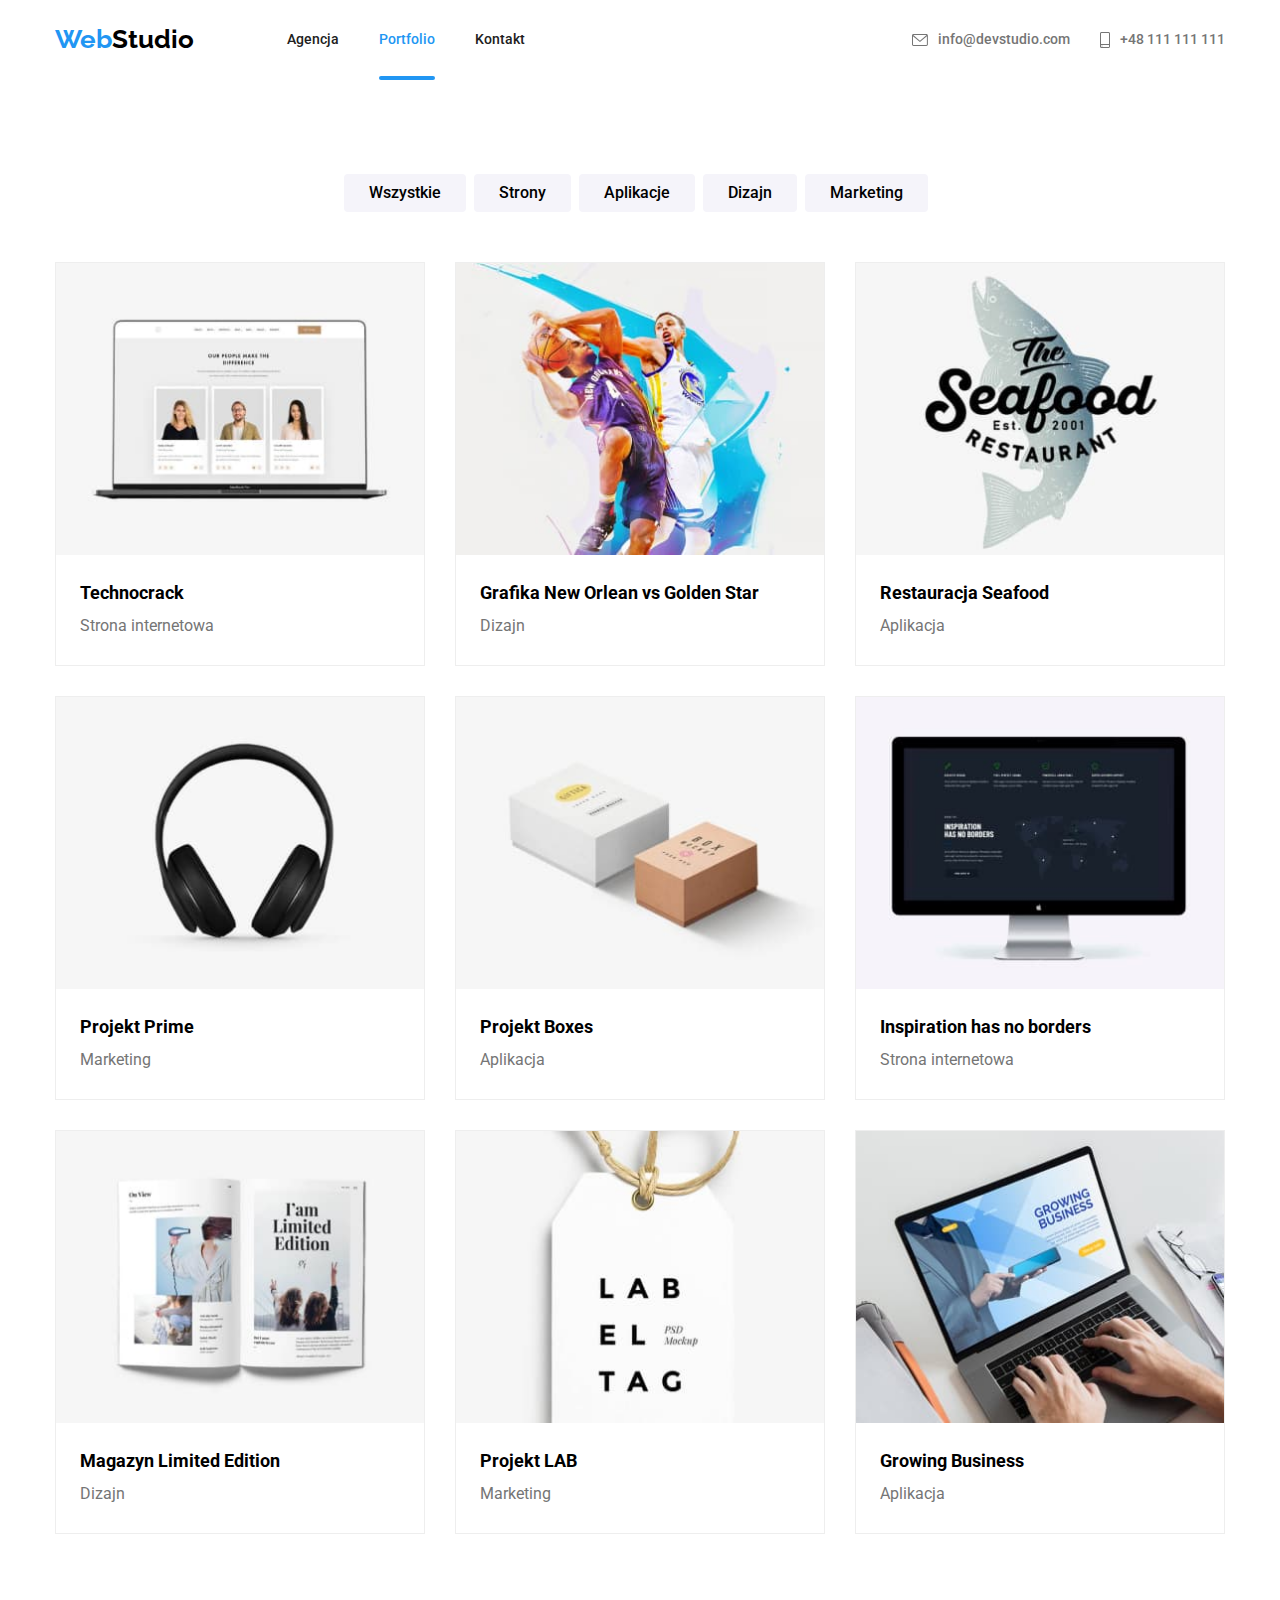
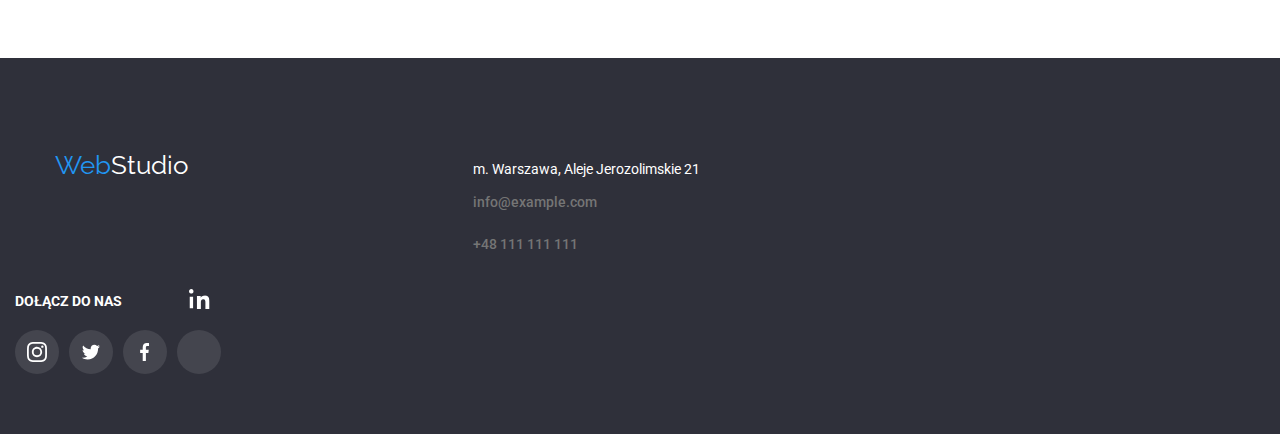
==== commit 4e973269: "." ====
--- a/portfolio.html
+++ b/portfolio.html
@@ -73,8 +73,8 @@
         </header>
 
         <main>
-            <section class="section main-portfolio">
-                <div class="section main-portfolio">
+            <section class="section">
+                <div class="container">
                     <ul class="list-button">
                         <li>
                             <button type="button" class="button">
--- a/css/styles.css
+++ b/css/styles.css
@@ -74,8 +74,8 @@
     border-radius: 4px;
     margin-right: 8px;
     font-family: "Roboto";
-    height: 38px;
-    width: 121px;
+    padding: 6px 25px;
+    font-weight: 500;
 }
 
 .button:focus {
@@ -137,12 +137,6 @@
     background-color: white;
     font-family: "Roboto", sans-serif;
     background-color: white;
-}
-
-.main-portfolio {
-    width: 1170px;
-    background-color: white;
-    margin: 0 auto;
 }
 
 .section {
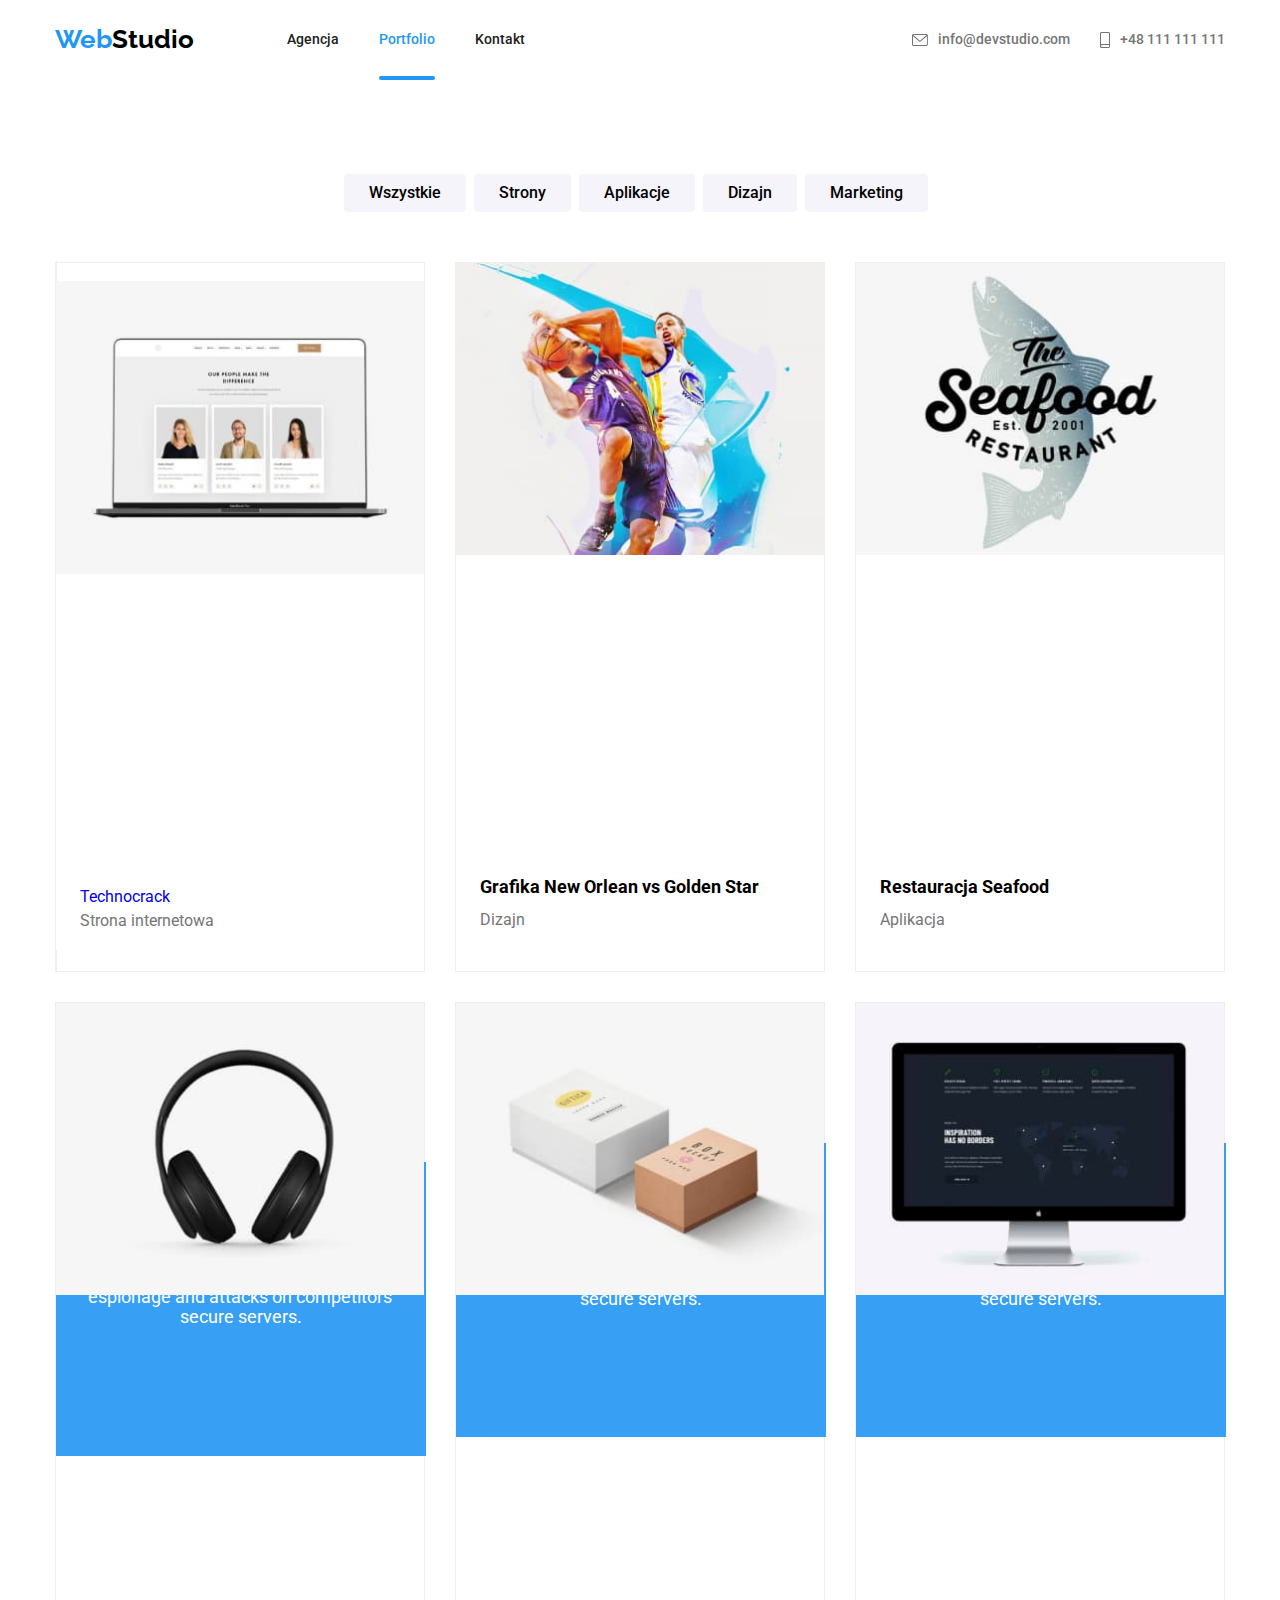
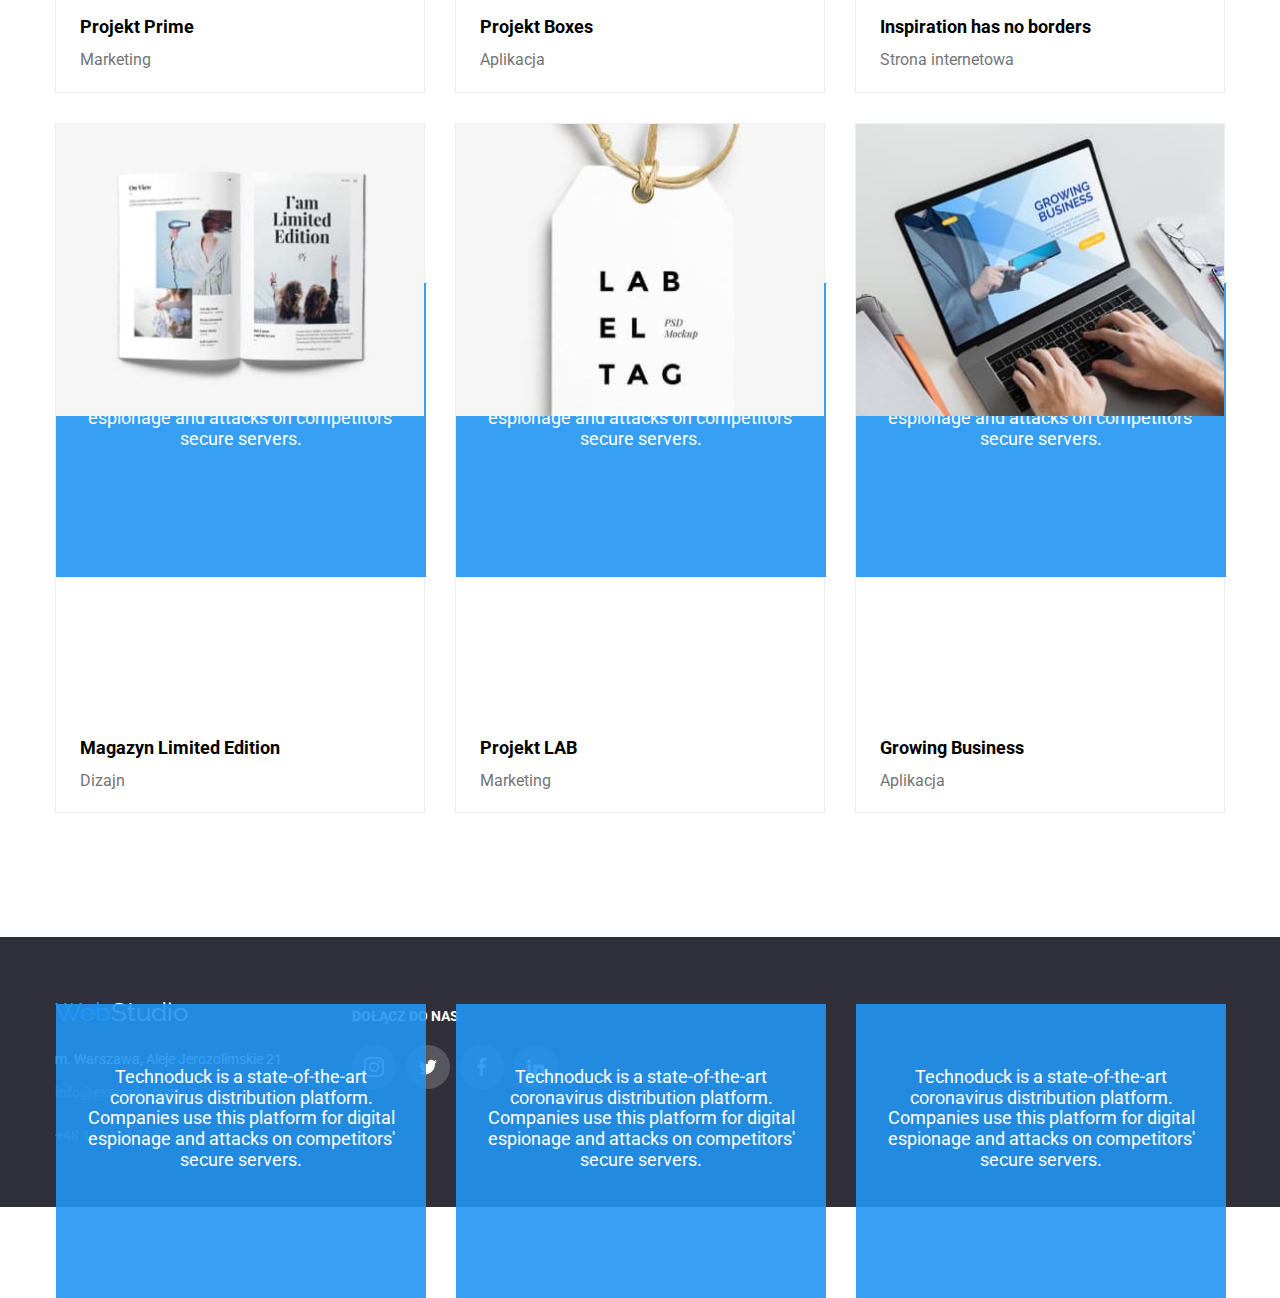
==== commit defa6b65: "." ====
--- a/portfolio.html
+++ b/portfolio.html
@@ -101,26 +101,29 @@
 
                     <ul class="list-pictures">
                         <li class="list-pictures-element">
-                            <img
-                                src="./images/portfolio1.jpg"
-                                alt="laptop z wlaczona przegladarka"
-                                width="370"
-                                height="294"
-                            />
-                            <div class="animation">
-                                <p>
-                                    Technoduck is a state-of-the-art coronavirus
-                                    distribution platform. Companies use this
-                                    platform for digital espionage and attacks
-                                    on competitors' secure servers.
-                                </p>
-                            </div>
-                            <figcaption class="figcaption-portfolio">
-                                Technocrack<br />
-                                <span class="second-caption-pictures"
-                                    >Strona internetowa</span
-                                >
-                            </figcaption>
+                            <a href="#" class="list-pictures-element">
+                                <img
+                                    src="./images/portfolio1.jpg"
+                                    alt="laptop z wlaczona przegladarka"
+                                    width="370"
+                                    height="294"
+                                />
+                                <div class="animation">
+                                    <p>
+                                        Technoduck is a state-of-the-art
+                                        coronavirus distribution platform.
+                                        Companies use this platform for digital
+                                        espionage and attacks on competitors'
+                                        secure servers.
+                                    </p>
+                                </div>
+                                <div class="figcaption-portfolio">
+                                    Technocrack<br />
+                                    <span class="second-caption-pictures"
+                                        >Strona internetowa</span
+                                    >
+                                </div>
+                            </a>
                         </li>
                         <li class="list-pictures-element">
                             <img
@@ -304,85 +307,68 @@
         </main>
 
         <footer>
-            <div class="container">
-                <div class="div-logo-bottom-and-information-bottom">
-                    <div class="div-logo-bottom">
-                        <a href="" id="kontakt" class="main-logo-header"
-                            ><span class="logo-color">Web</span>Studio</a
-                        >
-                    </div>
-                    <div class="information-bottom">
-                        <address>
-                            m. Warszawa, Aleje Jerozolimskie 21<br />
-                        </address>
-                        <a
-                            href="mailto:info@example.com"
-                            class="link link-bottom"
-                            >info@example.com</a
-                        ><br />
-                        <a href="tel:48111111111" class="link"
-                            >+48 111 111 111</a
-                        >
-                    </div>
+            <div class="container div-logo-bottom-and-information-bottom">
+                <div class="div-logo-bottom">
+                    <a href="" id="kontakt" class="main-logo-header"
+                        ><span class="logo-color">Web</span>Studio</a
+                    >
+
+                    <address>m. Warszawa, Aleje Jerozolimskie 21<br /></address>
+                    <a href="mailto:info@example.com" class="link link-bottom"
+                        >info@example.com</a
+                    ><br />
+                    <a href="tel:48111111111" class="link">+48 111 111 111</a>
+                </div>
+
+                <div>
+                    <p class="text-bottom">Dołącz do nas</p>
+
+                    <ul class="icon-bottom">
+                        <li class="icon-social-media-instagram-bottom">
+                            <a
+                                class="icon-social-media-instagram-bottom"
+                                href="#"
+                            >
+                                <svg width="20" height="20" class="icon">
+                                    <use
+                                        href="./images/icons.svg#icon-instagram"
+                                    ></use>
+                                </svg>
+                            </a>
+                        </li>
+                        <li class="icon-social-media-twitter-bottom">
+                            <a class="icon-social-media-twitter-bottom">
+                                <svg width="20" height="16.25" class="icon">
+                                    <use
+                                        href="./images/icons.svg#icon-twitter"
+                                    ></use>
+                                </svg>
+                            </a>
+                        </li>
+                        <li class="icon-social-media-facebook-bottom">
+                            <a class="icon-social-media-facebook-bottom">
+                                <svg width="10" height="20" class="icon">
+                                    <use
+                                        href="./images/icons.svg#icon-facebook"
+                                    ></use>
+                                </svg>
+                            </a>
+                        </li>
+                        <li class="icon-social-media-interia-bottom">
+                            <a
+                                class="icon-social-media-interia-bottom"
+                                href="#"
+                            >
+                                <svg width="20" height="20" class="icon">
+                                    <use
+                                        href="./images/icons.svg#icon-linkedin2"
+                                    ></use>
+                                </svg>
+                            </a>
+                        </li>
+                    </ul>
                 </div>
             </div>
-
-            <section class="icon-bottom-and-text">
-                <div class="container">
-                    <section class="text-bottom">
-                        <p>Dołącz do nas</p>
-                    </section>
-
-                    <ul class="icon-bottom">
-                        <li class="icon-social-media-instagram-bottom">
-                            <svg width="20" height="20" class="icon">
-                                <use
-                                    href="./images/icons.svg#icon-instagram"
-                                ></use>
-                            </svg>
-                        </li>
-                        <li class="icon-social-media-twitter-bottom">
-                            <svg width="20" height="16.25" class="icon">
-                                <use
-                                    href="./images/icons.svg#icon-twitter"
-                                ></use>
-                            </svg>
-                        </li>
-                        <li class="icon-social-media-facebook-bottom">
-                            <svg width="10" height="20" class="icon">
-                                <use
-                                    href="./images/icons.svg#icon-facebook"
-                                ></use>
-                            </svg>
-                        </li>
-                        <li class="icon-social-media-interia-bottom">
-                            <svg class="icon">
-                                <use
-                                    width="4.8"
-                                    height="4.83"
-                                    x="12"
-                                    y="12"
-                                    href="./images/icons.svg#icon-interia-kropka-nad-i"
-                                ></use>
-                                <use
-                                    width="4.15"
-                                    height="13.35"
-                                    x="12.33"
-                                    y="18.65"
-                                    href="./images/icons.svg#icon-interia-kreska-od-i"
-                                ></use>
-                                <use
-                                    width="12.93"
-                                    height="13.69"
-                                    x="19.7"
-                                    y="18.31"
-                                    href="./images/icons.svg#icon-interia-n"
-                                ></use>
-                            </svg>
-                        </li>
-                    </ul>
-                </div>
-            </section>
         </footer>
     </body>
 </html>
--- a/css/styles.css
+++ b/css/styles.css
@@ -258,12 +258,13 @@
 
 .list-pictures-element {
     border: 1px solid #eeeeee;
-    background-color: white;
-    padding-right: 0px;
-    padding-left: 0px;
     width: 370px;
-    height: 404px;
     margin-bottom: 30px;
+    /* position: relative;
+    overflow: hidden; */
+}
+
+.list-pictures-element > img {
     position: relative;
     overflow: hidden;
 }
@@ -477,6 +478,8 @@
     height: 294px;
     top: 294px;
     background-color: rgba(33, 150, 243, 0.9);
+    position: relative;
+    overflow: hidden;
 
     transition: transform 250ms cubic-bezier(0.4, 0, 0.2, 1);
     transform: translatey(100%);
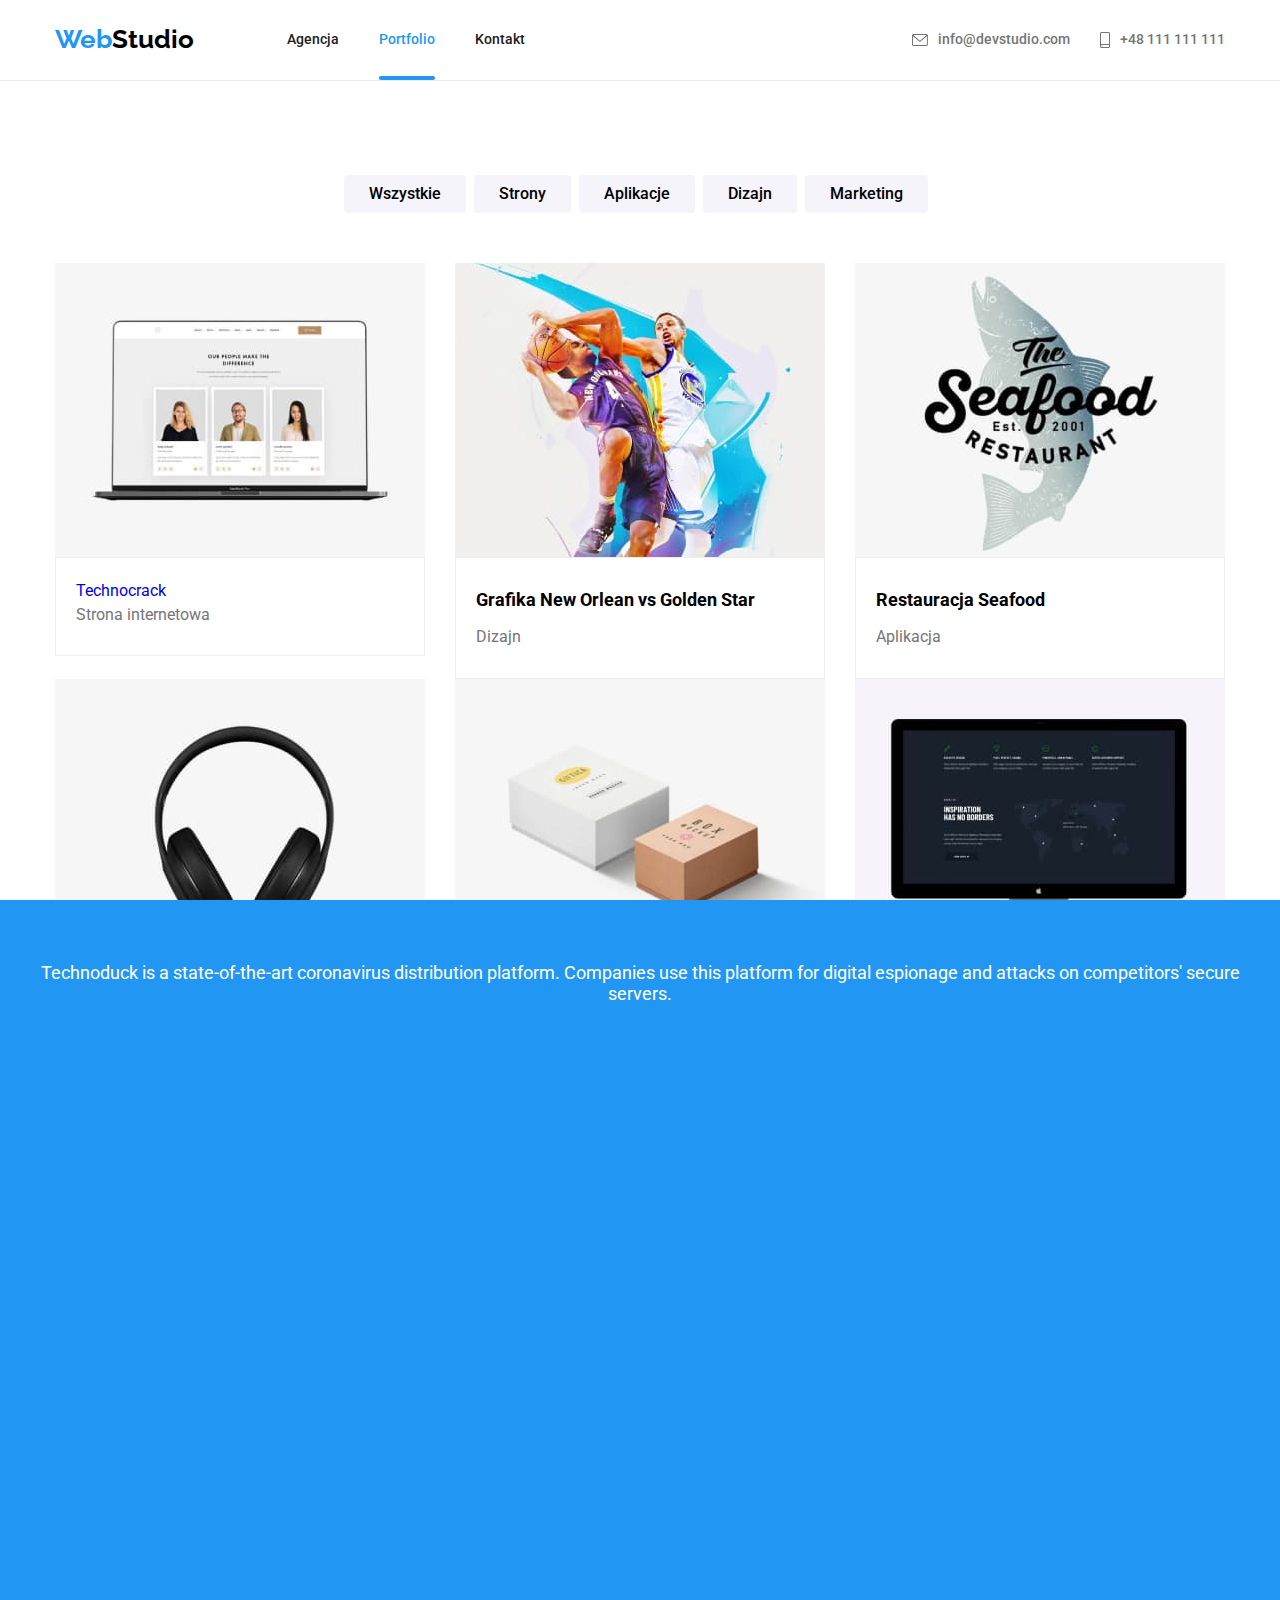
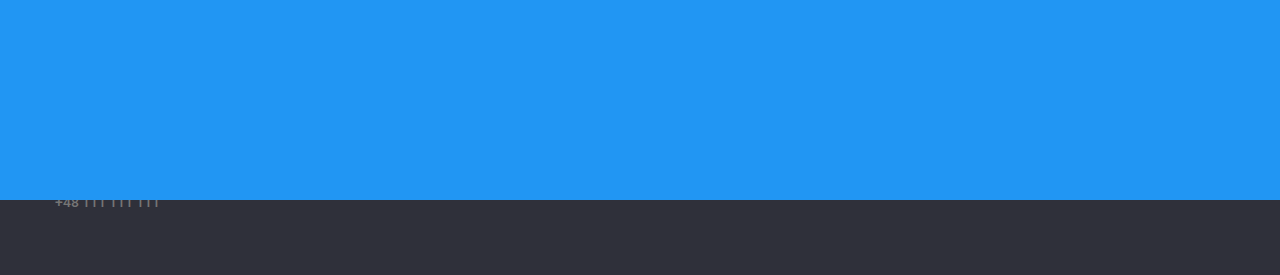
==== commit 11ef87d6: "." ====
--- a/portfolio.html
+++ b/portfolio.html
@@ -20,7 +20,7 @@
         </style>
     </head>
     <body class="body-portfolio">
-        <header>
+        <header style="border-bottom: 1px solid #ececec">
             <div class="container header-portfolio">
                 <a href="./index.html" class="main-logo"
                     ><span class="logo-color">Web</span>Studio</a
@@ -100,25 +100,30 @@
                     </ul>
 
                     <ul class="list-pictures">
-                        <li class="list-pictures-element">
+                        <li class="list-pictures-item">
                             <a href="#" class="list-pictures-element">
-                                <img
-                                    src="./images/portfolio1.jpg"
-                                    alt="laptop z wlaczona przegladarka"
-                                    width="370"
-                                    height="294"
-                                />
-                                <div class="animation">
-                                    <p>
-                                        Technoduck is a state-of-the-art
-                                        coronavirus distribution platform.
-                                        Companies use this platform for digital
-                                        espionage and attacks on competitors'
-                                        secure servers.
-                                    </p>
+                                <div
+                                    style="position: relative; overflow: hidden"
+                                >
+                                    <img
+                                        src="./images/portfolio1.jpg"
+                                        alt="laptop z wlaczona przegladarka"
+                                        width="370"
+                                        height="294"
+                                    />
+
+                                    <div class="animation">
+                                        <p>
+                                            Technoduck is a state-of-the-art
+                                            coronavirus distribution platform.
+                                            Companies use this platform for
+                                            digital espionage and attacks on
+                                            competitors' secure servers.
+                                        </p>
+                                    </div>
                                 </div>
                                 <div class="figcaption-portfolio">
-                                    Technocrack<br />
+                                    <p>Technocrack</p>
                                     <span class="second-caption-pictures"
                                         >Strona internetowa</span
                                     >
--- a/css/styles.css
+++ b/css/styles.css
@@ -76,6 +76,9 @@
     font-family: "Roboto";
     padding: 6px 25px;
     font-weight: 500;
+    transition-property: color, background-color, box-shadow;
+    transition-duration: 250ms;
+    transition-timing-function: cubic-bezier(0.4, 0, 0.2, 1);
 }
 
 .button:focus {
@@ -257,28 +260,25 @@
 }
 
 .list-pictures-element {
-    border: 1px solid #eeeeee;
-    width: 370px;
-    margin-bottom: 30px;
-    /* position: relative;
-    overflow: hidden; */
-}
-
-.list-pictures-element > img {
+    display: block;
+    transition-duration: box-shadow;
+    transition-duration: 250ms;
+}
+
+/* .list-pictures-element > img {
     position: relative;
     overflow: hidden;
-}
-
-.list-pictures-element:hover {
+} */
+
+.list-pictures-element:hover,
+.list-pictures-elemente:focus {
     box-shadow: 0px 1px 1px rgba(0, 0, 0, 0.12), 0px 4px 4px rgba(0, 0, 0, 0.06),
         1px 4px 6px rgba(0, 0, 0, 0.16);
 }
 
 .figcaption-portfolio {
-    display: flex;
-    flex-direction: column;
-    margin-top: 20px;
-    margin-left: 24px;
+    border: 1px solid #eeeeee;
+    padding: 24px 20px;
 }
 
 .div-email-icon {
@@ -474,19 +474,19 @@
 
 .animation {
     position: absolute;
-    width: 370px;
-    height: 294px;
-    top: 294px;
+    width: 100%;
+    height: 100%;
+    top: 0;
+    left: 0;
     background-color: rgba(33, 150, 243, 0.9);
-    position: relative;
-    overflow: hidden;
 
     transition: transform 250ms cubic-bezier(0.4, 0, 0.2, 1);
     transform: translatey(100%);
 }
 
-.list-pictures-element:hover .animation {
-    transform: translatey(-100%);
+.list-pictures-element:hover .animation,
+.list-pictures-element:focus .animation {
+    transform: translatey(0);
 }
 
 .animation > p {
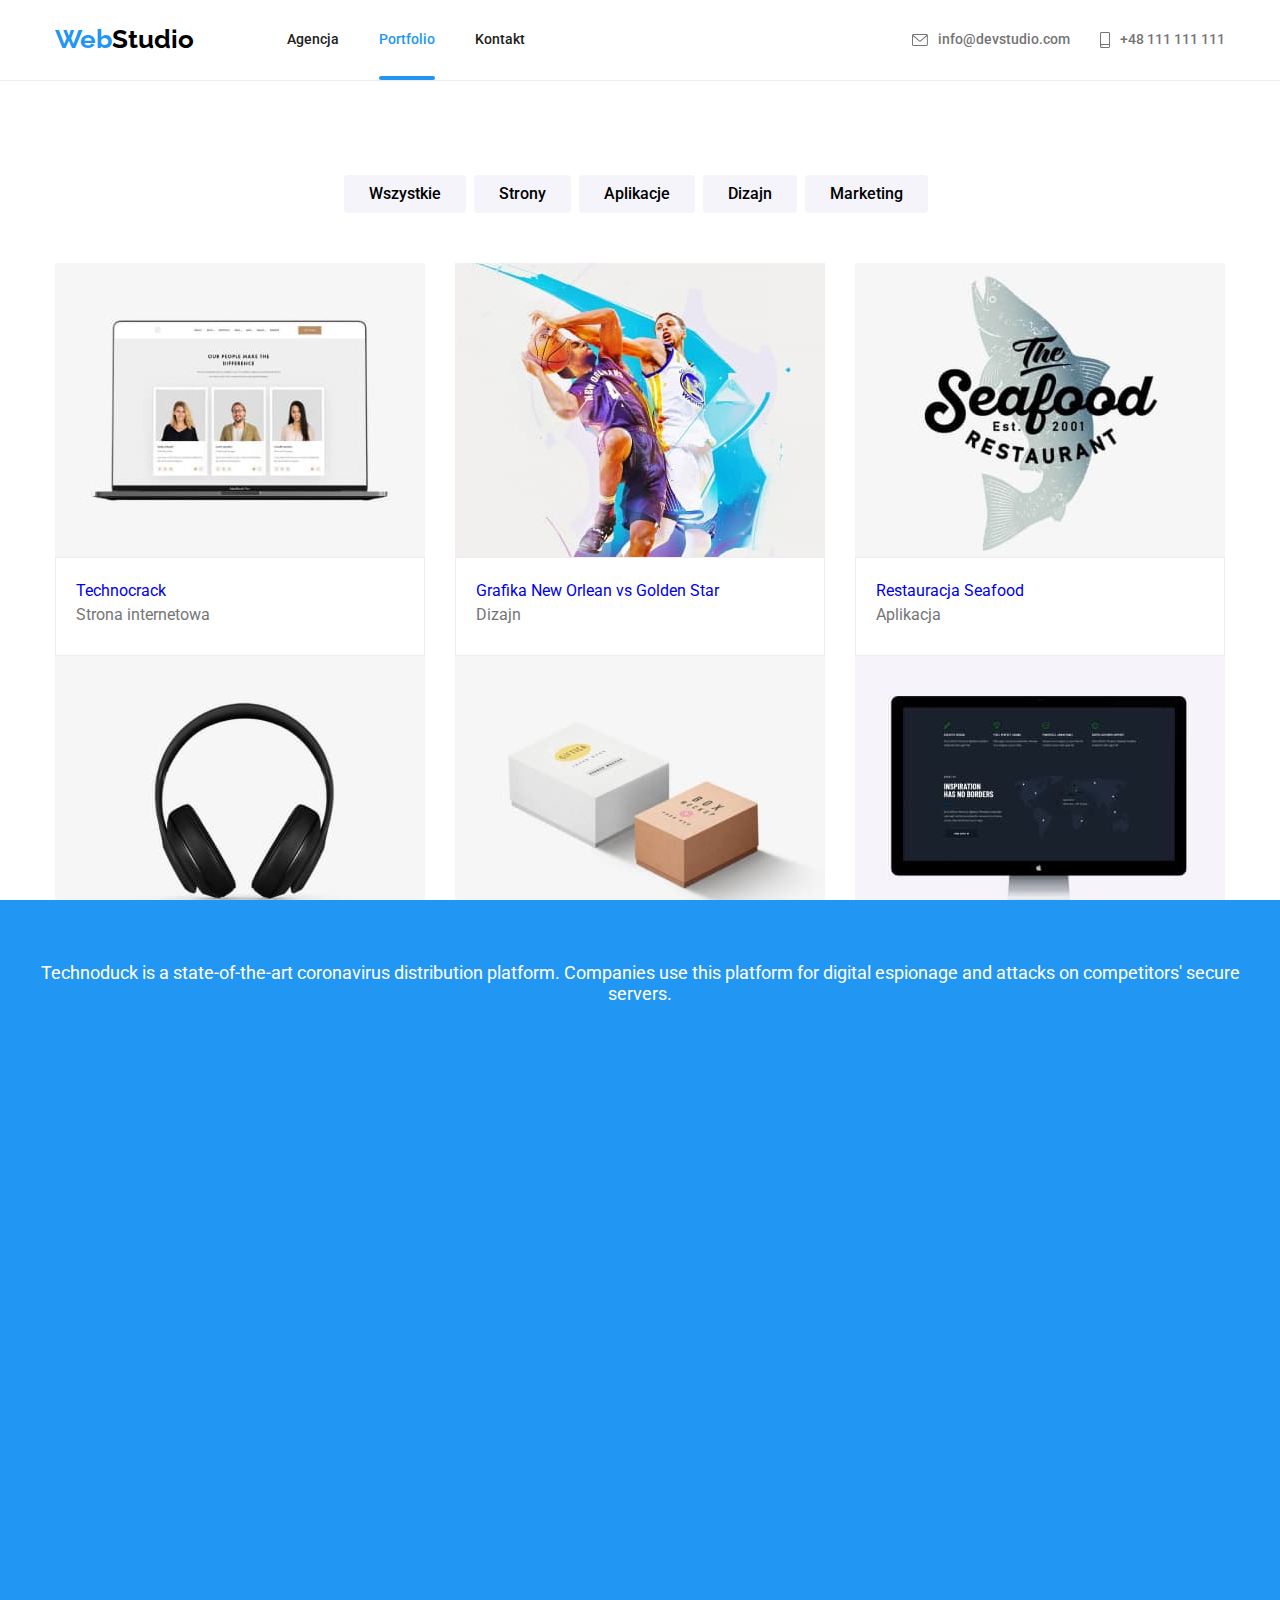
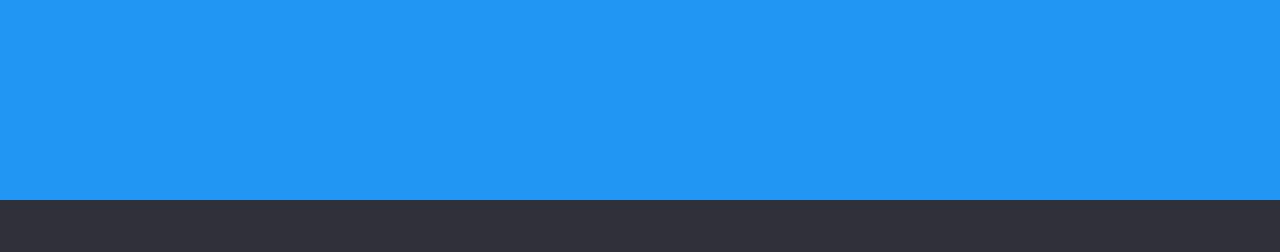
==== commit 494a2361: "." ====
--- a/portfolio.html
+++ b/portfolio.html
@@ -130,93 +130,122 @@
                                 </div>
                             </a>
                         </li>
-                        <li class="list-pictures-element">
-                            <img
-                                src="./images/portfolio2.jpg"
-                                alt="zawodnicy NBA grajacy w koszykowke"
-                                width="370"
-                                height="294"
-                            />
-                            <div class="animation">
-                                <p>
-                                    Technoduck is a state-of-the-art coronavirus
-                                    distribution platform. Companies use this
-                                    platform for digital espionage and attacks
-                                    on competitors' secure servers.
-                                </p>
-                            </div>
-                            <figcaption class="figcaption-portfolio">
-                                Grafika New Orlean vs Golden Star<br />
-                                <span class="second-caption-pictures"
-                                    >Dizajn</span
-                                >
-                            </figcaption>
-                        </li>
-                        <li class="list-pictures-element">
-                            <img
-                                src="./images/portfolio3.jpg"
-                                alt="logo restauracji na tle z ryba"
-                                width="370"
-                                height="294"
-                            />
-                            <div class="animation">
-                                <p>
-                                    Technoduck is a state-of-the-art coronavirus
-                                    distribution platform. Companies use this
-                                    platform for digital espionage and attacks
-                                    on competitors' secure servers.
-                                </p>
-                            </div>
-                            <figcaption class="figcaption-portfolio">
-                                Restauracja Seafood<br />
-                                <span class="second-caption-pictures"
-                                    >Aplikacja</span
-                                >
-                            </figcaption>
-                        </li>
-                        <li class="list-pictures-element">
-                            <img
-                                src="./images/portfolio4.jpg"
-                                alt="sluchawki"
-                                width="370"
-                                height="294"
-                            />
-                            <div class="animation">
-                                <p>
-                                    Technoduck is a state-of-the-art coronavirus
-                                    distribution platform. Companies use this
-                                    platform for digital espionage and attacks
-                                    on competitors' secure servers.
-                                </p>
-                            </div>
-                            <figcaption class="figcaption-portfolio">
-                                Projekt Prime<br />
-                                <span class="second-caption-pictures"
-                                    >Marketing</span
-                                >
-                            </figcaption>
-                        </li>
-                        <li class="list-pictures-element">
-                            <img
-                                src="./images/portfolio5.jpg"
-                                alt="dwa pudelka obok siebie"
-                                width="370"
-                                height="294"
-                            />
-                            <div class="animation">
-                                <p>
-                                    Technoduck is a state-of-the-art coronavirus
-                                    distribution platform. Companies use this
-                                    platform for digital espionage and attacks
-                                    on competitors' secure servers.
-                                </p>
-                            </div>
-                            <figcaption class="figcaption-portfolio">
-                                Projekt Boxes<br />
-                                <span class="second-caption-pictures"
-                                    >Aplikacja</span
-                                >
-                            </figcaption>
+                        <li class="list-pictures-item">
+                            <a href="#" class="list-pictures-element">
+                                <div
+                                    style="position: relative; overflow: hidden"
+                                >
+                                    <img
+                                        src="./images/portfolio2.jpg"
+                                        alt="zawodnicy NBA grajacy w koszykowke"
+                                        width="370"
+                                        height="294"
+                                    />
+
+                                    <div class="animation">
+                                        <p>
+                                            Technoduck is a state-of-the-art
+                                            coronavirus distribution platform.
+                                            Companies use this platform for
+                                            digital espionage and attacks on
+                                            competitors' secure servers.
+                                        </p>
+                                    </div>
+                                </div>
+                                <div class="figcaption-portfolio">
+                                    <p>Grafika New Orlean vs Golden Star</p>
+                                    <span class="second-caption-pictures"
+                                        >Dizajn</span
+                                    >
+                                </div>
+                            </a>
+                        </li>
+                        <li class="list-pictures-item">
+                            <a href="#" class="list-pictures-element">
+                                <div
+                                    style="position: relative; overflow: hidden"
+                                >
+                                    <img
+                                        src="./images/portfolio3.jpg"
+                                        alt="logo restauracji na tle z ryba"
+                                        width="370"
+                                        height="294"
+                                    />
+                                    <div class="animation">
+                                        <p>
+                                            Technoduck is a state-of-the-art
+                                            coronavirus distribution platform.
+                                            Companies use this platform for
+                                            digital espionage and attacks on
+                                            competitors' secure servers.
+                                        </p>
+                                    </div>
+                                </div>
+                                <div class="figcaption-portfolio">
+                                    <p>Restauracja Seafood</p>
+                                    <span class="second-caption-pictures"
+                                        >Aplikacja</span
+                                    >
+                                </div>
+                            </a>
+                        </li>
+                        <li class="list-pictures-item">
+                            <a href="#" class="list-pictures-element">
+                                <div
+                                    style="position: relative; overflow: hidden"
+                                >
+                                    <img
+                                        src="./images/portfolio4.jpg"
+                                        alt="sluchawki"
+                                        width="370"
+                                        height="294"
+                                    />
+                                    <div class="animation">
+                                        <p>
+                                            Technoduck is a state-of-the-art
+                                            coronavirus distribution platform.
+                                            Companies use this platform for
+                                            digital espionage and attacks on
+                                            competitors' secure servers.
+                                        </p>
+                                    </div>
+                                </div>
+                                <div class="figcaption-portfolio">
+                                    <p>Projekt Prime</p>
+                                    <span class="second-caption-pictures"
+                                        >Marketing</span
+                                    >
+                                </div>
+                            </a>
+                        </li>
+                        <li class="list-pictures-item">
+                            <a href="#" class="list-pictures-element">
+                                <div
+                                    style="position: relative; overflow: hidden"
+                                >
+                                    <img
+                                        src="./images/portfolio5.jpg"
+                                        alt="dwa pudelka obok siebie"
+                                        width="370"
+                                        height="294"
+                                    />
+                                    <div class="animation">
+                                        <p>
+                                            Technoduck is a state-of-the-art
+                                            coronavirus distribution platform.
+                                            Companies use this platform for
+                                            digital espionage and attacks on
+                                            competitors' secure servers.
+                                        </p>
+                                    </div>
+                                </div>
+                                <div class="figcaption-portfolio">
+                                    <p>Projekt Boxes</p>
+                                    <span class="second-caption-pictures"
+                                        >Aplikacja</span
+                                    >
+                                </div>
+                            </a>
                         </li>
                         <li class="list-pictures-element">
                             <img
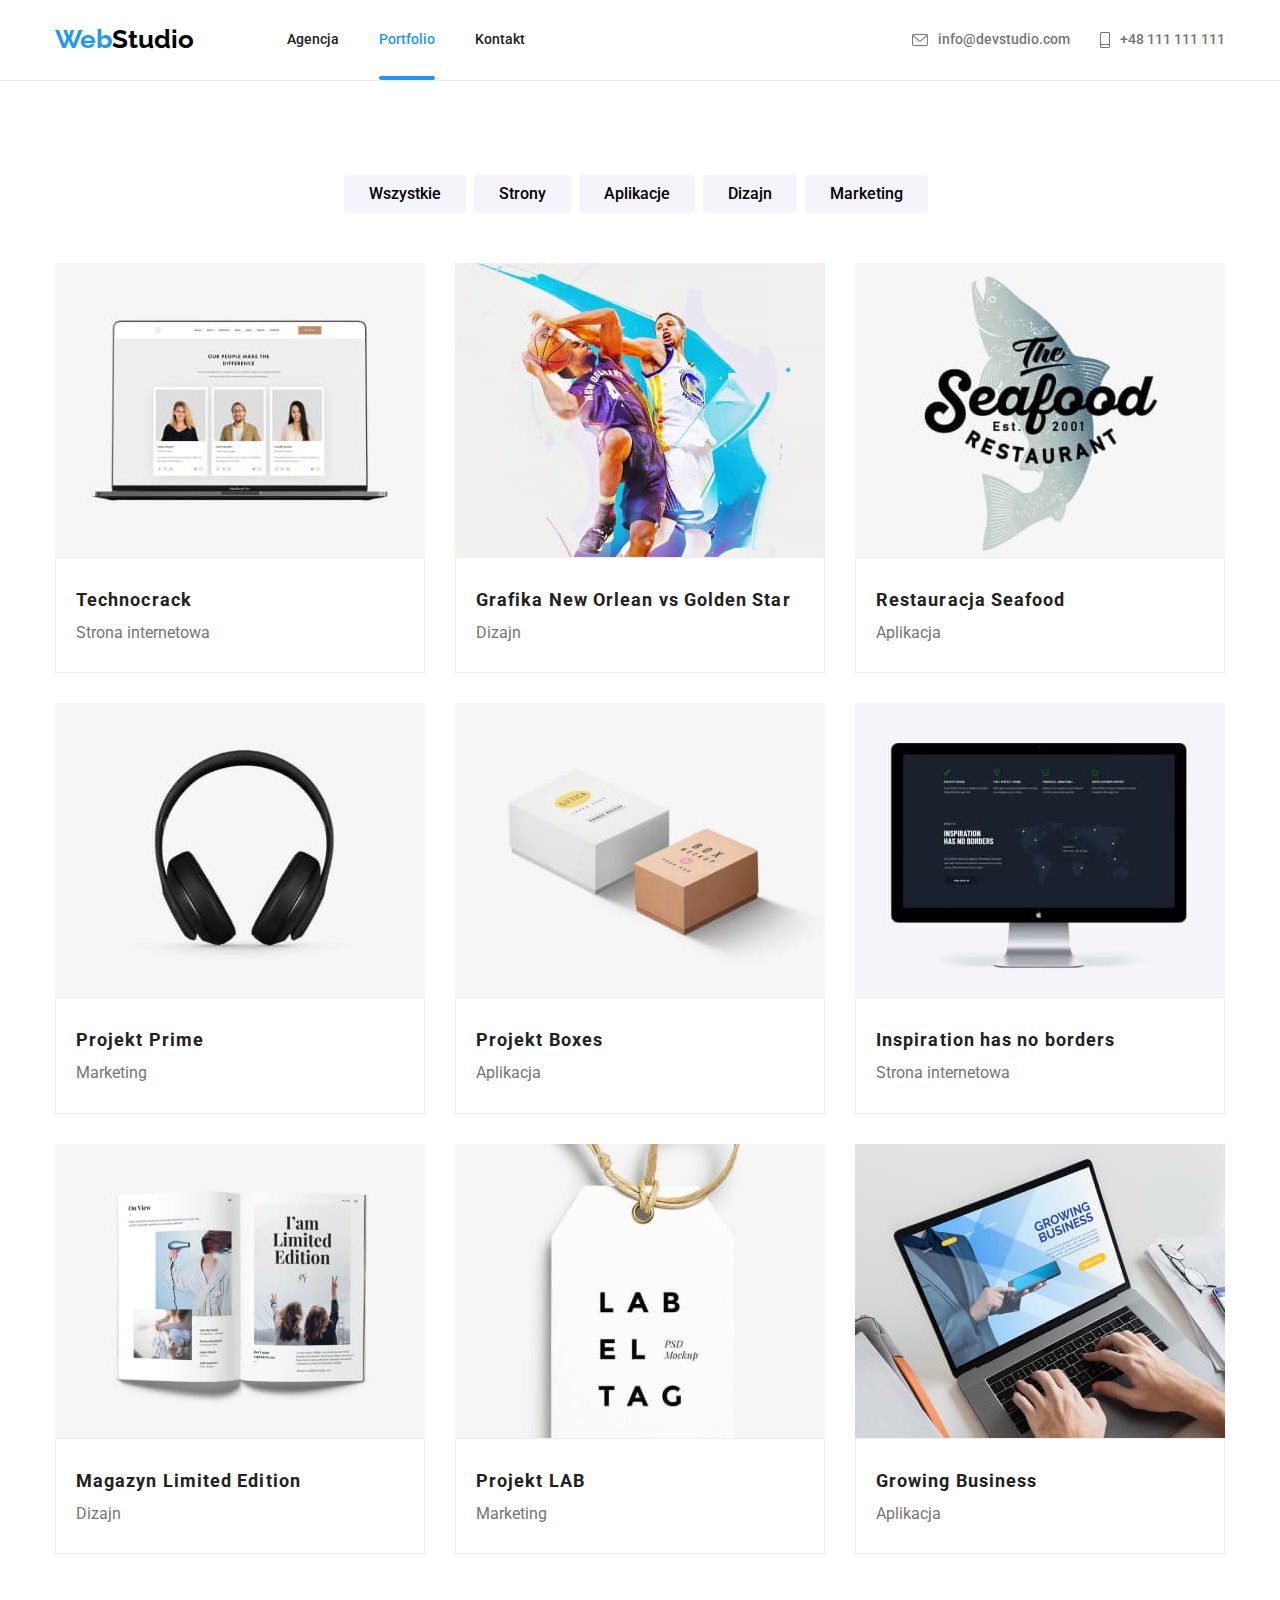
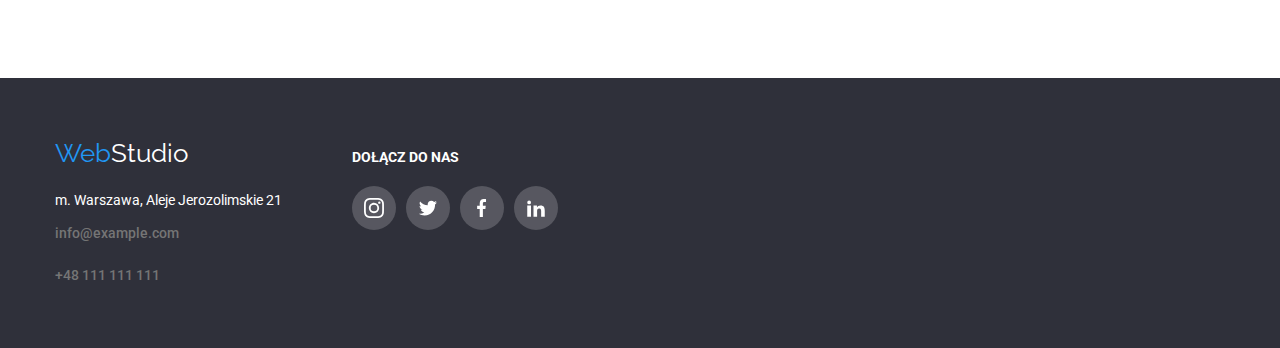
==== commit 4ff23a41: "poprawki" ====
--- a/portfolio.html
+++ b/portfolio.html
@@ -123,7 +123,7 @@
                                     </div>
                                 </div>
                                 <div class="figcaption-portfolio">
-                                    <p>Technocrack</p>
+                                    <p class="picture-title">Technocrack</p>
                                     <span class="second-caption-pictures"
                                         >Strona internetowa</span
                                     >
@@ -153,7 +153,9 @@
                                     </div>
                                 </div>
                                 <div class="figcaption-portfolio">
-                                    <p>Grafika New Orlean vs Golden Star</p>
+                                    <p class="picture-title">
+                                        Grafika New Orlean vs Golden Star
+                                    </p>
                                     <span class="second-caption-pictures"
                                         >Dizajn</span
                                     >
@@ -182,7 +184,9 @@
                                     </div>
                                 </div>
                                 <div class="figcaption-portfolio">
-                                    <p>Restauracja Seafood</p>
+                                    <p class="picture-title">
+                                        Restauracja Seafood
+                                    </p>
                                     <span class="second-caption-pictures"
                                         >Aplikacja</span
                                     >
@@ -211,7 +215,7 @@
                                     </div>
                                 </div>
                                 <div class="figcaption-portfolio">
-                                    <p>Projekt Prime</p>
+                                    <p class="picture-title">Projekt Prime</p>
                                     <span class="second-caption-pictures"
                                         >Marketing</span
                                     >
@@ -240,100 +244,134 @@
                                     </div>
                                 </div>
                                 <div class="figcaption-portfolio">
-                                    <p>Projekt Boxes</p>
+                                    <p class="picture-title">Projekt Boxes</p>
                                     <span class="second-caption-pictures"
                                         >Aplikacja</span
                                     >
                                 </div>
                             </a>
                         </li>
-                        <li class="list-pictures-element">
-                            <img
-                                src="./images/portfolio6.jpg"
-                                alt="monitor ktory wyswietla rozne informacje"
-                                width="370"
-                                height="294"
-                            />
-                            <div class="animation">
-                                <p>
-                                    Technoduck is a state-of-the-art coronavirus
-                                    distribution platform. Companies use this
-                                    platform for digital espionage and attacks
-                                    on competitors' secure servers.
-                                </p>
-                            </div>
-                            <figcaption class="figcaption-portfolio">
-                                Inspiration has no borders<br />
-                                <span class="second-caption-pictures"
-                                    >Strona internetowa</span
-                                >
-                            </figcaption>
-                        </li>
-                        <li class="list-pictures-element">
-                            <img
-                                src="./images/portfolio7.jpg"
-                                alt="otwarta ksiazka"
-                                width="370"
-                                height="294"
-                            />
-                            <div class="animation">
-                                <p>
-                                    Technoduck is a state-of-the-art coronavirus
-                                    distribution platform. Companies use this
-                                    platform for digital espionage and attacks
-                                    on competitors' secure servers.
-                                </p>
-                            </div>
-                            <figcaption class="figcaption-portfolio">
-                                Magazyn Limited Edition<br />
-                                <span class="second-caption-pictures"
-                                    >Dizajn</span
-                                >
-                            </figcaption>
-                        </li>
-                        <li class="list-pictures-element">
-                            <img
-                                src="./images/portfolio8.jpg"
-                                alt="etykieta"
-                                width="370"
-                                height="294"
-                            />
-                            <div class="animation">
-                                <p>
-                                    Technoduck is a state-of-the-art coronavirus
-                                    distribution platform. Companies use this
-                                    platform for digital espionage and attacks
-                                    on competitors' secure servers.
-                                </p>
-                            </div>
-                            <figcaption class="figcaption-portfolio">
-                                Projekt LAB<br />
-                                <span class="second-caption-pictures"
-                                    >Marketing</span
-                                >
-                            </figcaption>
-                        </li>
-                        <li class="list-pictures-element">
-                            <img
-                                src="./images/portfolio9.jpg"
-                                alt="otwarty laptop a na nim piszace rece"
-                                width="370"
-                                height="294"
-                            />
-                            <div class="animation">
-                                <p>
-                                    Technoduck is a state-of-the-art coronavirus
-                                    distribution platform. Companies use this
-                                    platform for digital espionage and attacks
-                                    on competitors' secure servers.
-                                </p>
-                            </div>
-                            <figcaption class="figcaption-portfolio">
-                                Growing Business<br />
-                                <span class="second-caption-pictures"
-                                    >Aplikacja</span
-                                >
-                            </figcaption>
+                        <li class="list-pictures-item">
+                            <a href="#" class="list-pictures-element">
+                                <div
+                                    style="position: relative; overflow: hidden"
+                                >
+                                    <img
+                                        src="./images/portfolio6.jpg"
+                                        alt="monitor ktory wyswietla rozne informacje"
+                                        width="370"
+                                        height="294"
+                                    />
+                                    <div class="animation">
+                                        <p>
+                                            Technoduck is a state-of-the-art
+                                            coronavirus distribution platform.
+                                            Companies use this platform for
+                                            digital espionage and attacks on
+                                            competitors' secure servers.
+                                        </p>
+                                    </div>
+                                </div>
+                                <div class="figcaption-portfolio">
+                                    <p class="picture-title">
+                                        Inspiration has no borders
+                                    </p>
+                                    <span class="second-caption-pictures"
+                                        >Strona internetowa</span
+                                    >
+                                </div>
+                            </a>
+                        </li>
+                        <li class="list-pictures-item">
+                            <a href="#" class="list-pictures-element">
+                                <div
+                                    style="position: relative; overflow: hidden"
+                                >
+                                    <img
+                                        src="./images/portfolio7.jpg"
+                                        alt="otwarta ksiazka"
+                                        width="370"
+                                        height="294"
+                                    />
+                                    <div class="animation">
+                                        <p>
+                                            Technoduck is a state-of-the-art
+                                            coronavirus distribution platform.
+                                            Companies use this platform for
+                                            digital espionage and attacks on
+                                            competitors' secure servers.
+                                        </p>
+                                    </div>
+                                </div>
+                                <div class="figcaption-portfolio">
+                                    <p class="picture-title">
+                                        Magazyn Limited Edition
+                                    </p>
+                                    <span class="second-caption-pictures"
+                                        >Dizajn</span
+                                    >
+                                </div>
+                            </a>
+                        </li>
+                        <li class="list-pictures-item">
+                            <a href="#" class="list-pictures-element">
+                                <div
+                                    style="position: relative; overflow: hidden"
+                                >
+                                    <img
+                                        src="./images/portfolio8.jpg"
+                                        alt="etykieta"
+                                        width="370"
+                                        height="294"
+                                    />
+                                    <div class="animation">
+                                        <p>
+                                            Technoduck is a state-of-the-art
+                                            coronavirus distribution platform.
+                                            Companies use this platform for
+                                            digital espionage and attacks on
+                                            competitors' secure servers.
+                                        </p>
+                                    </div>
+                                </div>
+                                <div class="figcaption-portfolio">
+                                    <p class="picture-title">Projekt LAB</p>
+                                    <span class="second-caption-pictures"
+                                        >Marketing</span
+                                    >
+                                </div>
+                            </a>
+                        </li>
+                        <li class="list-pictures-item">
+                            <a href="#" class="list-pictures-element">
+                                <div
+                                    style="position: relative; overflow: hidden"
+                                >
+                                    <img
+                                        src="./images/portfolio9.jpg"
+                                        alt="otwarty laptop a na nim piszace rece"
+                                        width="370"
+                                        height="294"
+                                    />
+                                    <div class="animation">
+                                        <p>
+                                            Technoduck is a state-of-the-art
+                                            coronavirus distribution platform.
+                                            Companies use this platform for
+                                            digital espionage and attacks on
+                                            competitors' secure servers.
+                                        </p>
+                                    </div>
+                                </div>
+                                <div class="figcaption-portfolio">
+                                    <p class="picture-title">
+                                        Growing Business
+                                    </p>
+                                    <span class="second-caption-pictures"
+                                        >Aplikacja</span
+                                    >
+                                </div>
+                            </a>
                         </li>
                     </ul>
                 </div>
--- a/css/styles.css
+++ b/css/styles.css
@@ -259,6 +259,10 @@
     color: #2196f3;
 }
 
+.list-pictures-item {
+    margin-bottom: 30px;
+}
+
 .list-pictures-element {
     display: block;
     transition-duration: box-shadow;
@@ -501,6 +505,14 @@
 }
 
 /* index.html */
+
+.picture-title {
+    font-weight: 700;
+    font-size: 18px;
+    line-height: 2;
+    letter-spacing: 0.06em;
+    color: var(--main-text-color);
+}
 
 .first-second-title {
     padding-bottom: 94px;
@@ -631,13 +643,6 @@
     background-color: #2196f3;
 }
 
-/* .main-index {
-    display: flex;
-    flex-direction: column;
-    padding-top: 0px;
-    padding-bottom: 0px;
-} */
-
 .information-div {
     padding: 94px 0;
 }
@@ -787,9 +792,6 @@
 
 .icon-social-media-interia-bottom:hover {
     background-color: #2196f3;
-}
-
-.div-logo-bottom {
 }
 
 .div-logo-bottom-and-information-bottom {
